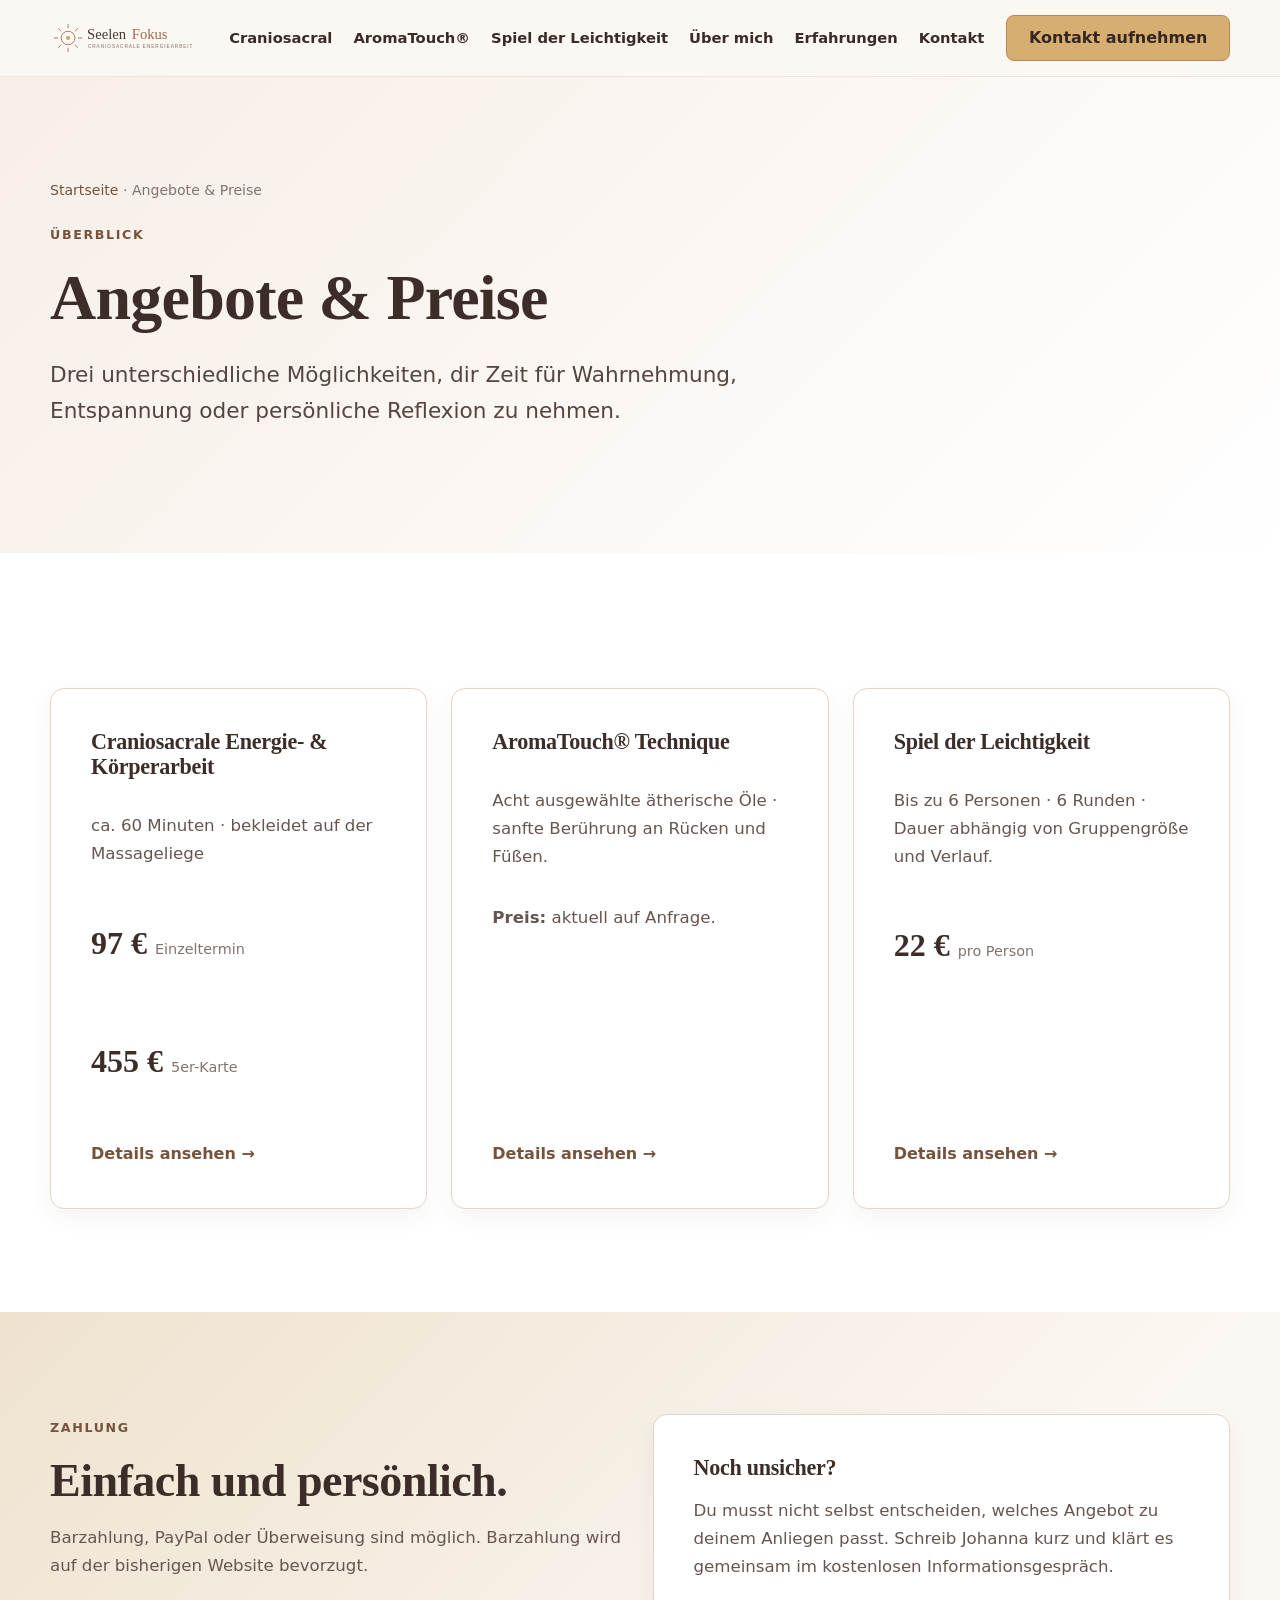
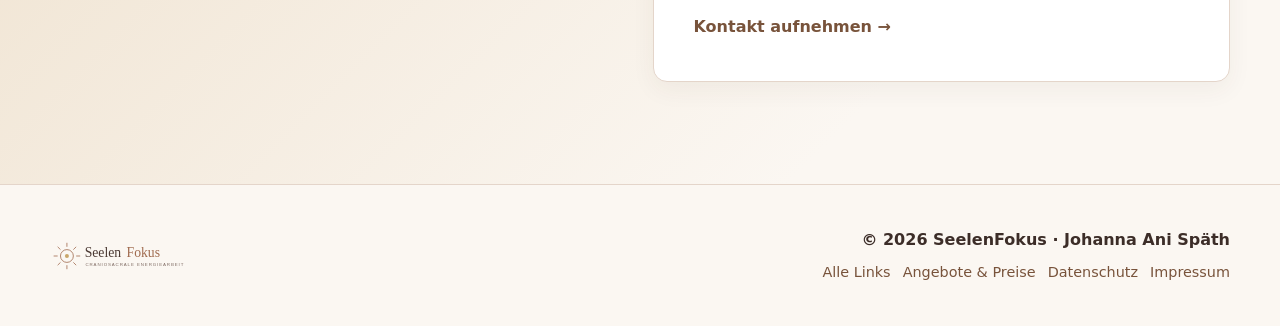
==== angebote/index.html @ c6c67994 "neuer style" ====
<!doctype html><html lang="de"><head><meta charset="utf-8"><meta name="viewport" content="width=device-width,initial-scale=1"><title>Angebote &amp; Preise | SeelenFokus</title><meta name="description" content="Preise und Überblick zu Craniosacraler Energiearbeit, AromaTouch® und dem Spiel der Leichtigkeit bei SeelenFokus."><link rel="canonical" href="https://seelenfokus.com/angebote/"><link rel="icon" href="../favicon.ico"><link rel="stylesheet" href="../css/style.css"><meta property="og:type" content="website"><meta property="og:site_name" content="SeelenFokus"><meta property="og:title" content="Angebote &amp; Preise | SeelenFokus"><meta property="og:description" content="Preise und Überblick zu Craniosacraler Energiearbeit, AromaTouch® und dem Spiel der Leichtigkeit bei SeelenFokus."><meta property="og:url" content="https://seelenfokus.com/angebote/"><meta name="twitter:card" content="summary"><script type="application/ld+json">{"@context":"https://schema.org","@type":"ProfessionalService","name":"SeelenFokus","url":"https://seelenfokus.com/","email":"seelenfokus@web.de","telephone":"+4917641498512","address":{"@type":"PostalAddress","streetAddress":"Blauten 1","postalCode":"97616","addressLocality":"Salz","addressCountry":"DE"}}</script></head><body><header class="site-header"><div class="container nav"><a class="nav-logo" href="../" aria-label="SeelenFokus Startseite"><img src="../assets/images/logo.svg" alt="SeelenFokus – Craniosacrale Energiearbeit" width="360" height="90"></a><nav class="nav-menu" aria-label="Hauptnavigation"><ul class="nav-list"><li><a href="../craniosacral/">Craniosacral</a></li><li><a href="../aromatouch/">AromaTouch®</a></li><li><a href="../spiel-der-leichtigkeit/">Spiel der Leichtigkeit</a></li><li><a href="../ueber-mich/">Über mich</a></li><li><a href="../erfahrungen/">Erfahrungen</a></li><li><a href="../kontakt/">Kontakt</a></li></ul></nav><a class="nav-button" href="../kontakt/">Kontakt aufnehmen</a><button class="nav-toggle" aria-label="Menü öffnen" aria-expanded="false">☰</button></div></header><main><section class="page-hero"><div class="container"><div class="breadcrumbs"><a href="../">Startseite</a> · Angebote & Preise</div><span class="eyebrow">Überblick</span><h1>Angebote & Preise</h1><p class="lead">Drei unterschiedliche Möglichkeiten, dir Zeit für Wahrnehmung, Entspannung oder persönliche Reflexion zu nehmen.</p></div></section>
<section class="section section--white"><div class="container offer-grid"><article class="card offer-card"><h3>Craniosacrale Energie- & Körperarbeit</h3><p>ca. 60 Minuten · bekleidet auf der Massageliege</p><p class="price">97 € <small>Einzeltermin</small></p><p class="price">455 € <small>5er-Karte</small></p><a class="card-link" href="../craniosacral/">Details ansehen →</a></article><article class="card offer-card"><h3>AromaTouch® Technique</h3><p>Acht ausgewählte ätherische Öle · sanfte Berührung an Rücken und Füßen.</p><p><strong>Preis:</strong> aktuell auf Anfrage.</p><a class="card-link" href="../aromatouch/">Details ansehen →</a></article><article class="card offer-card"><h3>Spiel der Leichtigkeit</h3><p>Bis zu 6 Personen · 6 Runden · Dauer abhängig von Gruppengröße und Verlauf.</p><p class="price">22 € <small>pro Person</small></p><a class="card-link" href="../spiel-der-leichtigkeit/">Details ansehen →</a></article></div></section>
<section class="section section--gold"><div class="container grid-2"><div><span class="eyebrow">Zahlung</span><h2>Einfach und persönlich.</h2><p>Barzahlung, PayPal oder Überweisung sind möglich. Barzahlung wird auf der bisherigen Website bevorzugt.</p></div><div class="card"><h3>Noch unsicher?</h3><p>Du musst nicht selbst entscheiden, welches Angebot zu deinem Anliegen passt. Schreib Johanna kurz und klärt es gemeinsam im kostenlosen Informationsgespräch.</p><a class="card-link" href="../kontakt/">Kontakt aufnehmen →</a></div></div></section></main><footer class="footer"><div class="container footer-inner"><a class="footer-logo" href="../" aria-label="Startseite"><img src="../assets/images/logo.svg" alt="SeelenFokus" width="360" height="90"></a><div class="footer-text"><div class="footer-name">© 2026 SeelenFokus · Johanna Ani Späth</div><div class="footer-links"><a href="../start/">Alle Links</a><a href="../angebote/">Angebote & Preise</a><a href="../datenschutz/">Datenschutz</a><a href="../impressum/">Impressum</a></div></div></div></footer><script>const nav=document.querySelector('.nav');const toggle=document.querySelector('.nav-toggle');if(toggle){toggle.addEventListener('click',()=>{const open=nav.classList.toggle('open');toggle.setAttribute('aria-expanded',open?'true':'false')})}document.querySelectorAll('.nav-list a').forEach(a=>a.addEventListener('click',()=>nav.classList.remove('open')));</script></body></html>
---- css/style.css ----
/* SeelenFokus – Mehrseiten-Website */
:root {
  --primary: #b6814f;
  --primary-dark: #78533b;
  --primary-deep: #51382d;
  --text: #3c2d28;
  --body: #655650;
  --muted: #82746d;
  --header-bg: #fbf7f2;
  --surface-warm: #f7eee7;
  --surface-gold: #efe2cf;
  --surface-rose: #f1e3df;
  --card-light: #fffaf6;
  --card-dark: #5d4942;
  --button-bg: #d6ae72;
  --button-hover: #c89a5b;
  --line: #e4d5ca;
  --white: #ffffff;
  --shadow: 0 14px 38px rgba(83, 54, 40, .09);
  --radius-sm: 8px;
  --radius-md: 14px;
  --radius-lg: 22px;
  --max-width: 1180px;
  --header-height: 76px;
}
*{box-sizing:border-box}
html{scroll-behavior:smooth}
body{margin:0;font-family:system-ui,-apple-system,BlinkMacSystemFont,"Segoe UI",Roboto,Helvetica,Arial,sans-serif;color:var(--body);background:var(--white);line-height:1.68;-webkit-font-smoothing:antialiased}
img{display:block;max-width:100%;height:auto}
a{color:var(--primary-dark);text-decoration:none} a:hover{text-decoration:underline}
button,a{-webkit-tap-highlight-color:transparent}
h1,h2,h3{font-family:Georgia,"Times New Roman",serif;color:var(--text);line-height:1.16;margin:0 0 1rem;letter-spacing:-.012em}
h1{font-size:clamp(2.55rem,5vw,4.5rem);max-width:920px}
h2{font-size:clamp(2rem,3.6vw,3.05rem)} h3{font-size:1.38rem}
p,li{font-size:1.04rem}
.container{width:min(calc(100% - 44px),var(--max-width));margin-inline:auto}.narrow{width:min(calc(100% - 44px),820px);margin-inline:auto}
.section{padding:clamp(68px,8vw,108px) 0}.section--cream{background:var(--surface-warm)}.section--gold{background:linear-gradient(135deg,var(--surface-gold),#fbf7f2 72%)}.section--rose{background:var(--surface-rose)}.section--white{background:#fff}
.eyebrow{display:inline-block;margin-bottom:1rem;color:var(--primary-dark);font-size:.79rem;font-weight:800;letter-spacing:.13em;text-transform:uppercase}.lead{max-width:790px;color:#55453f;font-size:clamp(1.14rem,2vw,1.35rem)}
.site-header{position:sticky;top:0;z-index:100;background:rgba(251,247,242,.97);border-bottom:1px solid rgba(81,56,45,.09);backdrop-filter:blur(8px)}
.nav{min-height:var(--header-height);display:flex;align-items:center;gap:22px;padding-block:8px}.nav-logo{margin-right:auto;flex:0 0 auto}.nav-logo img{width:155px;height:auto}.nav-menu{display:block}.nav-list{display:flex;align-items:center;gap:21px;list-style:none;margin:0;padding:0}.nav-list a{color:#392c27;font-size:.92rem;font-weight:650}.nav-list a:hover{color:var(--primary-dark);text-decoration:none}.nav-button,.button{display:inline-flex;align-items:center;justify-content:center;min-height:46px;padding:.75rem 1.35rem;border-radius:var(--radius-sm);font-weight:700;line-height:1.25;text-align:center;transition:background .18s ease,border-color .18s ease,transform .18s ease}.nav-button{color:#352720;background:var(--button-bg);border:1px solid #bc884d}.nav-button:hover{background:var(--button-hover);text-decoration:none;transform:translateY(-1px)}.nav-toggle{display:none;border:0;background:transparent;color:#392c27;font-size:1.7rem;cursor:pointer}
.button-row{display:flex;flex-wrap:wrap;gap:12px;margin-top:1.8rem}.button-primary{color:#33251e;background:var(--button-bg);border:1px solid #bc884d}.button-primary:hover{background:var(--button-hover);text-decoration:none;transform:translateY(-1px)}.button-secondary{color:#3d2d27;background:#fff;border:1px solid #8c6b5a}.button-secondary:hover{background:#fcf7f3;text-decoration:none;transform:translateY(-1px)}
.hero{padding:clamp(72px,9vw,124px) 0;background:linear-gradient(135deg,#f4e8df 0%,#fbf7f2 54%,#fff 100%)}.hero-grid{display:grid;grid-template-columns:minmax(0,1.18fr) minmax(300px,.82fr);gap:clamp(42px,6vw,76px);align-items:center}.hero-copy{max-width:735px;color:#55453f;font-size:1.18rem}.trust-line{display:flex;flex-wrap:wrap;gap:12px 24px;margin-top:2rem;color:var(--muted);font-size:.93rem}.trust-line span::before{content:"✦";margin-right:7px;color:var(--primary);font-weight:900}.hero-card{padding:28px;background:rgba(255,255,255,.7);border:1px solid var(--line);border-radius:var(--radius-lg);box-shadow:var(--shadow)}.hero-card img{border-radius:var(--radius-md);background:var(--surface-gold)}.hero-card p{margin:.9rem 0 0;font-size:.95rem}.hero-card strong{color:var(--text)}
.page-hero{padding:clamp(62px,8vw,104px) 0;background:linear-gradient(135deg,var(--surface-warm),#fff)}.page-hero h1{max-width:900px}.breadcrumbs{font-size:.88rem;color:var(--muted);margin-bottom:1.1rem}.breadcrumbs a{color:var(--primary-dark)}
.statement{text-align:center}.statement h2{max-width:930px;margin-inline:auto}.statement p{max-width:780px;margin:0 auto}
.grid-2{display:grid;grid-template-columns:repeat(2,minmax(0,1fr));gap:25px}.grid-3{display:grid;grid-template-columns:repeat(3,minmax(0,1fr));gap:23px}.card{padding:clamp(26px,3.5vw,40px);background:#fff;border:1px solid var(--line);border-radius:var(--radius-md);box-shadow:0 8px 25px rgba(81,56,45,.055)}.card.dark{color:#fff;background:var(--card-dark);border-color:var(--card-dark)}.card.dark h2,.card.dark h3,.card.dark p,.card.dark li,.card.dark a{color:#fff}.card-link{display:inline-block;margin-top:1rem;font-weight:800}.recognition{list-style:none;padding:0;margin:1.35rem 0}.recognition li{position:relative;padding:11px 0 11px 31px;border-bottom:1px solid var(--line)}.recognition li::before{content:"→";position:absolute;left:0;color:var(--primary-dark);font-weight:900}
.split{display:grid;grid-template-columns:minmax(0,1fr) minmax(0,1fr);gap:clamp(42px,6vw,72px);align-items:center}.split img{border-radius:var(--radius-lg);background:var(--surface-gold)}.split.reverse>div:first-child{order:2}.split.reverse>div:last-child{order:1}
.offer-grid{display:grid;grid-template-columns:repeat(3,minmax(0,1fr));gap:24px;margin-top:2rem}.offer-card{display:flex;flex-direction:column;min-height:100%}.offer-card .card-link{margin-top:auto;padding-top:1.3rem}.price{font-family:Georgia,"Times New Roman",serif;font-size:2rem;color:var(--text);font-weight:700}.price small{font-family:system-ui,sans-serif;font-size:.9rem;color:var(--muted);font-weight:500}
.process-grid{display:grid;grid-template-columns:repeat(3,minmax(0,1fr));gap:22px;margin-top:2rem}.process-step{padding:28px;background:#fff;border:1px solid var(--line);border-radius:var(--radius-md)}.step-no{display:inline-flex;width:36px;height:36px;align-items:center;justify-content:center;border-radius:50%;background:var(--surface-gold);color:var(--primary-deep);font-weight:800;margin-bottom:1rem}
.notice{padding:20px 22px;margin:1.5rem 0;background:#fffaf4;border-left:4px solid var(--primary);border-radius:0 var(--radius-sm) var(--radius-sm) 0}.notice strong{color:var(--text)}
.quote{padding:30px;background:#fff;border:1px solid var(--line);border-radius:var(--radius-md);box-shadow:0 8px 25px rgba(81,56,45,.055)}.quote p{font-family:Georgia,"Times New Roman",serif;color:var(--text);font-size:1.18rem;margin-top:0}.quote cite{font-style:normal;color:var(--muted);font-size:.9rem}
.faq-list{display:grid;gap:12px;margin-top:2rem}.faq-list details{background:#fff;border:1px solid var(--line);border-radius:var(--radius-sm);padding:1rem 1.15rem}.faq-list summary{cursor:pointer;color:var(--text);font-weight:750}.faq-list details p{margin:.9rem 0 .15rem}
.contact-grid{display:grid;grid-template-columns:1.15fr .85fr;gap:30px;align-items:start}.contact-box{padding:30px;background:#fff;border:1px solid var(--line);border-radius:var(--radius-md)}.contact-list{list-style:none;padding:0;margin:1.2rem 0}.contact-list li{padding:.55rem 0;border-bottom:1px solid var(--line)}.contact-list strong{color:var(--text)}
.footer{padding:42px 0;background:#fbf7f2;border-top:1px solid var(--line)}.footer-inner{display:flex;align-items:center;gap:30px}.footer-logo img{width:145px}.footer-text{margin-left:auto;text-align:right}.footer-links{display:flex;flex-wrap:wrap;justify-content:flex-end;gap:8px 12px;margin-top:.4rem;font-size:.9rem}.footer-name{color:var(--text);font-weight:650}
.linkhub{max-width:720px;margin:auto}.linkhub-grid{display:grid;gap:13px;margin-top:2rem}.linkhub-grid a{display:flex;justify-content:space-between;gap:20px;padding:1.05rem 1.15rem;background:#fff;border:1px solid var(--line);border-radius:var(--radius-sm);font-weight:750}.linkhub-grid a:hover{background:var(--surface-warm);text-decoration:none}
.legal h2{margin-top:2rem}.legal h3{margin-top:1.5rem}.legal p,.legal li{font-size:.98rem}
@media(max-width:980px){.nav-menu,.nav .nav-button{display:none}.nav-toggle{display:block}.nav.open{flex-wrap:wrap}.nav.open .nav-menu{display:block;order:3;width:100%}.nav.open .nav-list{display:grid;gap:0;padding:10px 0 14px}.nav.open .nav-list a{display:block;padding:10px 0;border-top:1px solid var(--line)}.hero-grid,.split,.contact-grid{grid-template-columns:1fr}.hero-card{max-width:520px}.offer-grid,.grid-3,.process-grid{grid-template-columns:1fr 1fr}.split.reverse>div:first-child,.split.reverse>div:last-child{order:initial}}
@media(max-width:680px){.container,.narrow{width:min(calc(100% - 30px),var(--max-width))}.section{padding:58px 0}.hero,.page-hero{padding:58px 0}.nav-logo img{width:138px}.offer-grid,.grid-2,.grid-3,.process-grid{grid-template-columns:1fr}.button-row{display:grid}.button{width:100%}.footer-inner{align-items:flex-start;flex-direction:column}.footer-text{margin-left:0;text-align:left}.footer-links{justify-content:flex-start}.hero-card{padding:18px}h1{font-size:clamp(2.2rem,12vw,3.2rem)}}
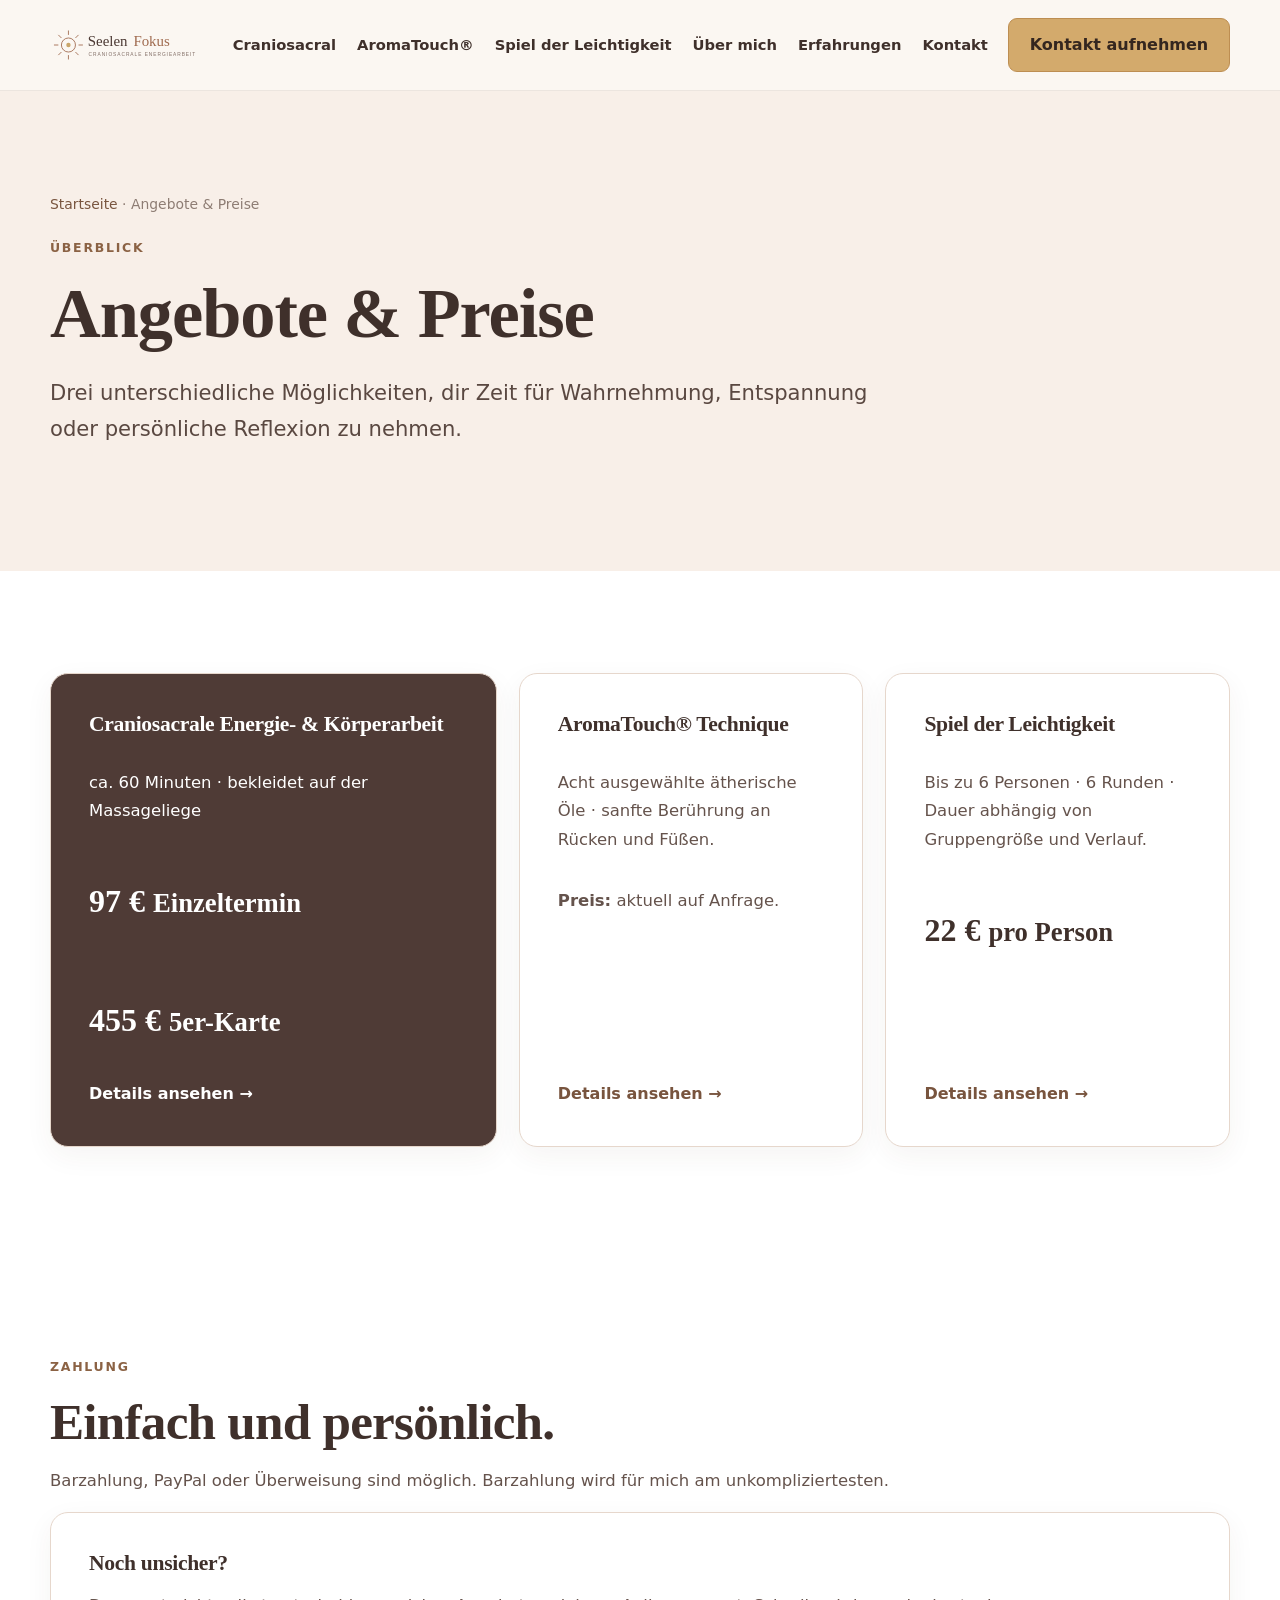
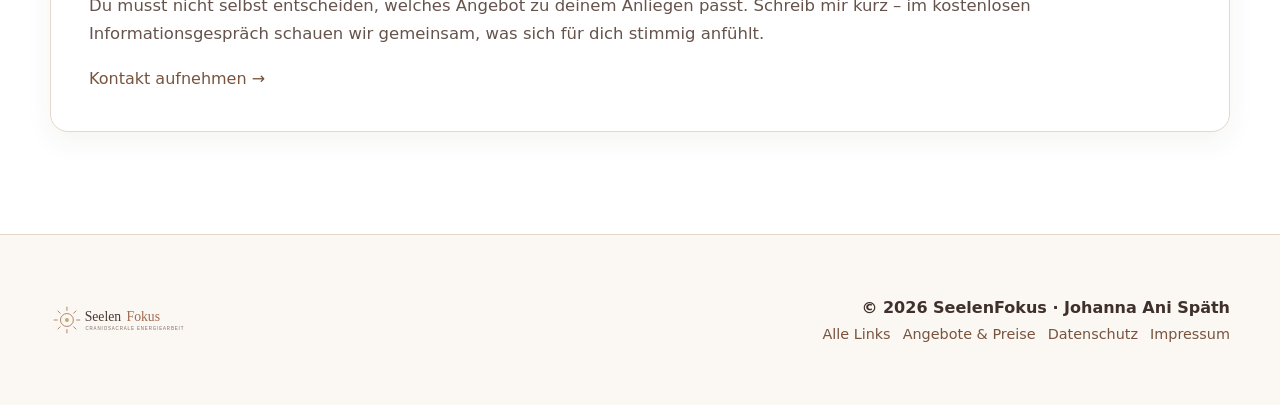
==== commit a7c89575: "update" ====
--- a/angebote/index.html
+++ b/angebote/index.html
@@ -1,3 +1,3 @@
 <!doctype html><html lang="de"><head><meta charset="utf-8"><meta name="viewport" content="width=device-width,initial-scale=1"><title>Angebote &amp; Preise | SeelenFokus</title><meta name="description" content="Preise und Überblick zu Craniosacraler Energiearbeit, AromaTouch® und dem Spiel der Leichtigkeit bei SeelenFokus."><link rel="canonical" href="https://seelenfokus.com/angebote/"><link rel="icon" href="../favicon.ico"><link rel="stylesheet" href="../css/style.css"><meta property="og:type" content="website"><meta property="og:site_name" content="SeelenFokus"><meta property="og:title" content="Angebote &amp; Preise | SeelenFokus"><meta property="og:description" content="Preise und Überblick zu Craniosacraler Energiearbeit, AromaTouch® und dem Spiel der Leichtigkeit bei SeelenFokus."><meta property="og:url" content="https://seelenfokus.com/angebote/"><meta name="twitter:card" content="summary"><script type="application/ld+json">{"@context":"https://schema.org","@type":"ProfessionalService","name":"SeelenFokus","url":"https://seelenfokus.com/","email":"seelenfokus@web.de","telephone":"+4917641498512","address":{"@type":"PostalAddress","streetAddress":"Blauten 1","postalCode":"97616","addressLocality":"Salz","addressCountry":"DE"}}</script></head><body><header class="site-header"><div class="container nav"><a class="nav-logo" href="../" aria-label="SeelenFokus Startseite"><img src="../assets/images/logo.svg" alt="SeelenFokus – Craniosacrale Energiearbeit" width="360" height="90"></a><nav class="nav-menu" aria-label="Hauptnavigation"><ul class="nav-list"><li><a href="../craniosacral/">Craniosacral</a></li><li><a href="../aromatouch/">AromaTouch®</a></li><li><a href="../spiel-der-leichtigkeit/">Spiel der Leichtigkeit</a></li><li><a href="../ueber-mich/">Über mich</a></li><li><a href="../erfahrungen/">Erfahrungen</a></li><li><a href="../kontakt/">Kontakt</a></li></ul></nav><a class="nav-button" href="../kontakt/">Kontakt aufnehmen</a><button class="nav-toggle" aria-label="Menü öffnen" aria-expanded="false">☰</button></div></header><main><section class="page-hero"><div class="container"><div class="breadcrumbs"><a href="../">Startseite</a> · Angebote & Preise</div><span class="eyebrow">Überblick</span><h1>Angebote & Preise</h1><p class="lead">Drei unterschiedliche Möglichkeiten, dir Zeit für Wahrnehmung, Entspannung oder persönliche Reflexion zu nehmen.</p></div></section>
 <section class="section section--white"><div class="container offer-grid"><article class="card offer-card"><h3>Craniosacrale Energie- & Körperarbeit</h3><p>ca. 60 Minuten · bekleidet auf der Massageliege</p><p class="price">97 € <small>Einzeltermin</small></p><p class="price">455 € <small>5er-Karte</small></p><a class="card-link" href="../craniosacral/">Details ansehen →</a></article><article class="card offer-card"><h3>AromaTouch® Technique</h3><p>Acht ausgewählte ätherische Öle · sanfte Berührung an Rücken und Füßen.</p><p><strong>Preis:</strong> aktuell auf Anfrage.</p><a class="card-link" href="../aromatouch/">Details ansehen →</a></article><article class="card offer-card"><h3>Spiel der Leichtigkeit</h3><p>Bis zu 6 Personen · 6 Runden · Dauer abhängig von Gruppengröße und Verlauf.</p><p class="price">22 € <small>pro Person</small></p><a class="card-link" href="../spiel-der-leichtigkeit/">Details ansehen →</a></article></div></section>
-<section class="section section--gold"><div class="container grid-2"><div><span class="eyebrow">Zahlung</span><h2>Einfach und persönlich.</h2><p>Barzahlung, PayPal oder Überweisung sind möglich. Barzahlung wird auf der bisherigen Website bevorzugt.</p></div><div class="card"><h3>Noch unsicher?</h3><p>Du musst nicht selbst entscheiden, welches Angebot zu deinem Anliegen passt. Schreib Johanna kurz und klärt es gemeinsam im kostenlosen Informationsgespräch.</p><a class="card-link" href="../kontakt/">Kontakt aufnehmen →</a></div></div></section></main><footer class="footer"><div class="container footer-inner"><a class="footer-logo" href="../" aria-label="Startseite"><img src="../assets/images/logo.svg" alt="SeelenFokus" width="360" height="90"></a><div class="footer-text"><div class="footer-name">© 2026 SeelenFokus · Johanna Ani Späth</div><div class="footer-links"><a href="../start/">Alle Links</a><a href="../angebote/">Angebote & Preise</a><a href="../datenschutz/">Datenschutz</a><a href="../impressum/">Impressum</a></div></div></div></footer><script>const nav=document.querySelector('.nav');const toggle=document.querySelector('.nav-toggle');if(toggle){toggle.addEventListener('click',()=>{const open=nav.classList.toggle('open');toggle.setAttribute('aria-expanded',open?'true':'false')})}document.querySelectorAll('.nav-list a').forEach(a=>a.addEventListener('click',()=>nav.classList.remove('open')));</script></body></html>+<section class="section section--gold"><div class="container grid-2"><div><span class="eyebrow">Zahlung</span><h2>Einfach und persönlich.</h2><p>Barzahlung, PayPal oder Überweisung sind möglich. Barzahlung wird für mich am unkompliziertesten.</p></div><div class="card"><h3>Noch unsicher?</h3><p>Du musst nicht selbst entscheiden, welches Angebot zu deinem Anliegen passt. Schreib mir kurz – im kostenlosen Informationsgespräch schauen wir gemeinsam, was sich für dich stimmig anfühlt.</p><a class="card-link" href="../kontakt/">Kontakt aufnehmen →</a></div></div></section></main><footer class="footer"><div class="container footer-inner"><a class="footer-logo" href="../" aria-label="Startseite"><img src="../assets/images/logo.svg" alt="SeelenFokus" width="360" height="90"></a><div class="footer-text"><div class="footer-name">© 2026 SeelenFokus · Johanna Ani Späth</div><div class="footer-links"><a href="../start/">Alle Links</a><a href="../angebote/">Angebote & Preise</a><a href="../datenschutz/">Datenschutz</a><a href="../impressum/">Impressum</a></div></div></div></footer><script>const nav=document.querySelector('.nav');const toggle=document.querySelector('.nav-toggle');if(toggle){toggle.addEventListener('click',()=>{const open=nav.classList.toggle('open');toggle.setAttribute('aria-expanded',open?'true':'false')})}document.querySelectorAll('.nav-list a').forEach(a=>a.addEventListener('click',()=>nav.classList.remove('open')));</script></body></html>
--- a/css/style.css
+++ b/css/style.css
@@ -1,57 +1,9 @@
-/* SeelenFokus – Mehrseiten-Website */
-:root {
-  --primary: #b6814f;
-  --primary-dark: #78533b;
-  --primary-deep: #51382d;
-  --text: #3c2d28;
-  --body: #655650;
-  --muted: #82746d;
-  --header-bg: #fbf7f2;
-  --surface-warm: #f7eee7;
-  --surface-gold: #efe2cf;
-  --surface-rose: #f1e3df;
-  --card-light: #fffaf6;
-  --card-dark: #5d4942;
-  --button-bg: #d6ae72;
-  --button-hover: #c89a5b;
-  --line: #e4d5ca;
-  --white: #ffffff;
-  --shadow: 0 14px 38px rgba(83, 54, 40, .09);
-  --radius-sm: 8px;
-  --radius-md: 14px;
-  --radius-lg: 22px;
-  --max-width: 1180px;
-  --header-height: 76px;
+:root{
+ --ink:#3f302b;--text:#65534c;--muted:#8d7c73;--cream:#fbf7f2;--sand:#f2e7dc;--rose:#f0dfd9;--gold:#c79b62;--gold-soft:#ead5b6;--wine:#6b4743;--line:#e6d7cc;--white:#fff;--shadow:0 18px 46px rgba(72,49,38,.10);--r:18px;--max:1180px
 }
-*{box-sizing:border-box}
-html{scroll-behavior:smooth}
-body{margin:0;font-family:system-ui,-apple-system,BlinkMacSystemFont,"Segoe UI",Roboto,Helvetica,Arial,sans-serif;color:var(--body);background:var(--white);line-height:1.68;-webkit-font-smoothing:antialiased}
-img{display:block;max-width:100%;height:auto}
-a{color:var(--primary-dark);text-decoration:none} a:hover{text-decoration:underline}
-button,a{-webkit-tap-highlight-color:transparent}
-h1,h2,h3{font-family:Georgia,"Times New Roman",serif;color:var(--text);line-height:1.16;margin:0 0 1rem;letter-spacing:-.012em}
-h1{font-size:clamp(2.55rem,5vw,4.5rem);max-width:920px}
-h2{font-size:clamp(2rem,3.6vw,3.05rem)} h3{font-size:1.38rem}
-p,li{font-size:1.04rem}
-.container{width:min(calc(100% - 44px),var(--max-width));margin-inline:auto}.narrow{width:min(calc(100% - 44px),820px);margin-inline:auto}
-.section{padding:clamp(68px,8vw,108px) 0}.section--cream{background:var(--surface-warm)}.section--gold{background:linear-gradient(135deg,var(--surface-gold),#fbf7f2 72%)}.section--rose{background:var(--surface-rose)}.section--white{background:#fff}
-.eyebrow{display:inline-block;margin-bottom:1rem;color:var(--primary-dark);font-size:.79rem;font-weight:800;letter-spacing:.13em;text-transform:uppercase}.lead{max-width:790px;color:#55453f;font-size:clamp(1.14rem,2vw,1.35rem)}
-.site-header{position:sticky;top:0;z-index:100;background:rgba(251,247,242,.97);border-bottom:1px solid rgba(81,56,45,.09);backdrop-filter:blur(8px)}
-.nav{min-height:var(--header-height);display:flex;align-items:center;gap:22px;padding-block:8px}.nav-logo{margin-right:auto;flex:0 0 auto}.nav-logo img{width:155px;height:auto}.nav-menu{display:block}.nav-list{display:flex;align-items:center;gap:21px;list-style:none;margin:0;padding:0}.nav-list a{color:#392c27;font-size:.92rem;font-weight:650}.nav-list a:hover{color:var(--primary-dark);text-decoration:none}.nav-button,.button{display:inline-flex;align-items:center;justify-content:center;min-height:46px;padding:.75rem 1.35rem;border-radius:var(--radius-sm);font-weight:700;line-height:1.25;text-align:center;transition:background .18s ease,border-color .18s ease,transform .18s ease}.nav-button{color:#352720;background:var(--button-bg);border:1px solid #bc884d}.nav-button:hover{background:var(--button-hover);text-decoration:none;transform:translateY(-1px)}.nav-toggle{display:none;border:0;background:transparent;color:#392c27;font-size:1.7rem;cursor:pointer}
-.button-row{display:flex;flex-wrap:wrap;gap:12px;margin-top:1.8rem}.button-primary{color:#33251e;background:var(--button-bg);border:1px solid #bc884d}.button-primary:hover{background:var(--button-hover);text-decoration:none;transform:translateY(-1px)}.button-secondary{color:#3d2d27;background:#fff;border:1px solid #8c6b5a}.button-secondary:hover{background:#fcf7f3;text-decoration:none;transform:translateY(-1px)}
-.hero{padding:clamp(72px,9vw,124px) 0;background:linear-gradient(135deg,#f4e8df 0%,#fbf7f2 54%,#fff 100%)}.hero-grid{display:grid;grid-template-columns:minmax(0,1.18fr) minmax(300px,.82fr);gap:clamp(42px,6vw,76px);align-items:center}.hero-copy{max-width:735px;color:#55453f;font-size:1.18rem}.trust-line{display:flex;flex-wrap:wrap;gap:12px 24px;margin-top:2rem;color:var(--muted);font-size:.93rem}.trust-line span::before{content:"✦";margin-right:7px;color:var(--primary);font-weight:900}.hero-card{padding:28px;background:rgba(255,255,255,.7);border:1px solid var(--line);border-radius:var(--radius-lg);box-shadow:var(--shadow)}.hero-card img{border-radius:var(--radius-md);background:var(--surface-gold)}.hero-card p{margin:.9rem 0 0;font-size:.95rem}.hero-card strong{color:var(--text)}
-.page-hero{padding:clamp(62px,8vw,104px) 0;background:linear-gradient(135deg,var(--surface-warm),#fff)}.page-hero h1{max-width:900px}.breadcrumbs{font-size:.88rem;color:var(--muted);margin-bottom:1.1rem}.breadcrumbs a{color:var(--primary-dark)}
-.statement{text-align:center}.statement h2{max-width:930px;margin-inline:auto}.statement p{max-width:780px;margin:0 auto}
-.grid-2{display:grid;grid-template-columns:repeat(2,minmax(0,1fr));gap:25px}.grid-3{display:grid;grid-template-columns:repeat(3,minmax(0,1fr));gap:23px}.card{padding:clamp(26px,3.5vw,40px);background:#fff;border:1px solid var(--line);border-radius:var(--radius-md);box-shadow:0 8px 25px rgba(81,56,45,.055)}.card.dark{color:#fff;background:var(--card-dark);border-color:var(--card-dark)}.card.dark h2,.card.dark h3,.card.dark p,.card.dark li,.card.dark a{color:#fff}.card-link{display:inline-block;margin-top:1rem;font-weight:800}.recognition{list-style:none;padding:0;margin:1.35rem 0}.recognition li{position:relative;padding:11px 0 11px 31px;border-bottom:1px solid var(--line)}.recognition li::before{content:"→";position:absolute;left:0;color:var(--primary-dark);font-weight:900}
-.split{display:grid;grid-template-columns:minmax(0,1fr) minmax(0,1fr);gap:clamp(42px,6vw,72px);align-items:center}.split img{border-radius:var(--radius-lg);background:var(--surface-gold)}.split.reverse>div:first-child{order:2}.split.reverse>div:last-child{order:1}
-.offer-grid{display:grid;grid-template-columns:repeat(3,minmax(0,1fr));gap:24px;margin-top:2rem}.offer-card{display:flex;flex-direction:column;min-height:100%}.offer-card .card-link{margin-top:auto;padding-top:1.3rem}.price{font-family:Georgia,"Times New Roman",serif;font-size:2rem;color:var(--text);font-weight:700}.price small{font-family:system-ui,sans-serif;font-size:.9rem;color:var(--muted);font-weight:500}
-.process-grid{display:grid;grid-template-columns:repeat(3,minmax(0,1fr));gap:22px;margin-top:2rem}.process-step{padding:28px;background:#fff;border:1px solid var(--line);border-radius:var(--radius-md)}.step-no{display:inline-flex;width:36px;height:36px;align-items:center;justify-content:center;border-radius:50%;background:var(--surface-gold);color:var(--primary-deep);font-weight:800;margin-bottom:1rem}
-.notice{padding:20px 22px;margin:1.5rem 0;background:#fffaf4;border-left:4px solid var(--primary);border-radius:0 var(--radius-sm) var(--radius-sm) 0}.notice strong{color:var(--text)}
-.quote{padding:30px;background:#fff;border:1px solid var(--line);border-radius:var(--radius-md);box-shadow:0 8px 25px rgba(81,56,45,.055)}.quote p{font-family:Georgia,"Times New Roman",serif;color:var(--text);font-size:1.18rem;margin-top:0}.quote cite{font-style:normal;color:var(--muted);font-size:.9rem}
-.faq-list{display:grid;gap:12px;margin-top:2rem}.faq-list details{background:#fff;border:1px solid var(--line);border-radius:var(--radius-sm);padding:1rem 1.15rem}.faq-list summary{cursor:pointer;color:var(--text);font-weight:750}.faq-list details p{margin:.9rem 0 .15rem}
-.contact-grid{display:grid;grid-template-columns:1.15fr .85fr;gap:30px;align-items:start}.contact-box{padding:30px;background:#fff;border:1px solid var(--line);border-radius:var(--radius-md)}.contact-list{list-style:none;padding:0;margin:1.2rem 0}.contact-list li{padding:.55rem 0;border-bottom:1px solid var(--line)}.contact-list strong{color:var(--text)}
-.footer{padding:42px 0;background:#fbf7f2;border-top:1px solid var(--line)}.footer-inner{display:flex;align-items:center;gap:30px}.footer-logo img{width:145px}.footer-text{margin-left:auto;text-align:right}.footer-links{display:flex;flex-wrap:wrap;justify-content:flex-end;gap:8px 12px;margin-top:.4rem;font-size:.9rem}.footer-name{color:var(--text);font-weight:650}
-.linkhub{max-width:720px;margin:auto}.linkhub-grid{display:grid;gap:13px;margin-top:2rem}.linkhub-grid a{display:flex;justify-content:space-between;gap:20px;padding:1.05rem 1.15rem;background:#fff;border:1px solid var(--line);border-radius:var(--radius-sm);font-weight:750}.linkhub-grid a:hover{background:var(--surface-warm);text-decoration:none}
-.legal h2{margin-top:2rem}.legal h3{margin-top:1.5rem}.legal p,.legal li{font-size:.98rem}
-@media(max-width:980px){.nav-menu,.nav .nav-button{display:none}.nav-toggle{display:block}.nav.open{flex-wrap:wrap}.nav.open .nav-menu{display:block;order:3;width:100%}.nav.open .nav-list{display:grid;gap:0;padding:10px 0 14px}.nav.open .nav-list a{display:block;padding:10px 0;border-top:1px solid var(--line)}.hero-grid,.split,.contact-grid{grid-template-columns:1fr}.hero-card{max-width:520px}.offer-grid,.grid-3,.process-grid{grid-template-columns:1fr 1fr}.split.reverse>div:first-child,.split.reverse>div:last-child{order:initial}}
-@media(max-width:680px){.container,.narrow{width:min(calc(100% - 30px),var(--max-width))}.section{padding:58px 0}.hero,.page-hero{padding:58px 0}.nav-logo img{width:138px}.offer-grid,.grid-2,.grid-3,.process-grid{grid-template-columns:1fr}.button-row{display:grid}.button{width:100%}.footer-inner{align-items:flex-start;flex-direction:column}.footer-text{margin-left:0;text-align:left}.footer-links{justify-content:flex-start}.hero-card{padding:18px}h1{font-size:clamp(2.2rem,12vw,3.2rem)}}
+*{box-sizing:border-box}html{scroll-behavior:smooth}body{margin:0;font-family:system-ui,-apple-system,"Segoe UI",Roboto,Arial,sans-serif;color:var(--text);background:#fff;line-height:1.72;-webkit-font-smoothing:antialiased}img{max-width:100%;display:block}a{color:#78543e;text-decoration:none}a:hover{text-decoration:underline}.container{width:min(calc(100% - 44px),var(--max));margin:auto}.narrow{width:min(calc(100% - 44px),820px);margin:auto}h1,h2,h3{font-family:Georgia,"Times New Roman",serif;color:var(--ink);line-height:1.13;margin:0 0 1rem;letter-spacing:-.015em}h1{font-size:clamp(2.65rem,5.5vw,4.7rem)}h2{font-size:clamp(2rem,4vw,3.2rem)}h3{font-size:1.35rem}p,li{font-size:1.03rem}.lead{font-size:clamp(1.12rem,2vw,1.32rem);color:#5a4841;max-width:820px}.eyebrow{display:inline-block;margin-bottom:1rem;font-size:.78rem;font-weight:800;letter-spacing:.14em;text-transform:uppercase;color:#8b6244}.section{padding:clamp(68px,8vw,112px) 0}.section--cream{background:var(--cream)}.section--sand{background:var(--sand)}.section--rose{background:var(--rose)}.section--white{background:#fff}.section--dark{background:#4f3b36;color:#f8f0ea}.section--dark h2,.section--dark h3,.section--dark p,.section--dark .eyebrow{color:#fff}.section-heading{max-width:820px;margin-bottom:2.2rem}.small-note{font-size:.9rem;color:var(--muted)}
+.site-header{position:sticky;top:0;z-index:20;background:rgba(251,247,242,.96);border-bottom:1px solid rgba(100,72,58,.10);backdrop-filter:blur(10px)}.nav{min-height:76px;display:flex;align-items:center;gap:20px}.nav-logo{margin-right:auto}.nav-logo img{width:158px}.nav-list{display:flex;list-style:none;gap:21px;margin:0;padding:0;align-items:center}.nav-list a{color:#3f302b;font-size:.92rem;font-weight:680}.nav-list a.active{color:#9b6b46}.nav-button,.button{display:inline-flex;align-items:center;justify-content:center;min-height:46px;padding:.75rem 1.3rem;border-radius:9px;font-weight:760;transition:.18s}.nav-button,.button-primary{background:#d3aa6c;border:1px solid #bd8e52;color:#34261f}.nav-button:hover,.button-primary:hover{background:#c79a5c;text-decoration:none;transform:translateY(-1px)}.button-secondary{background:#fff;border:1px solid #9c7b68;color:#49372e}.button-secondary:hover{background:#faf3ed;text-decoration:none}.button-row{display:flex;flex-wrap:wrap;gap:12px;margin-top:1.7rem}.nav-toggle{display:none;background:none;border:0;font-size:1.6rem;color:var(--ink)}
+.hero-home{background:linear-gradient(135deg,#f3e4da 0%,#fbf7f2 54%,#fff 100%);padding:clamp(70px,9vw,126px) 0}.hero-home-grid,.hero-editorial,.split,.contact-grid,.price-layout{display:grid;grid-template-columns:minmax(0,1.1fr) minmax(320px,.9fr);gap:clamp(38px,6vw,76px);align-items:center}.hero-copy{font-size:1.16rem;max-width:720px}.hero-photo{position:relative}.hero-photo img{width:100%;aspect-ratio:1/1;object-fit:cover;border-radius:32px 32px 120px 32px;box-shadow:var(--shadow)}.hero-photo:after{content:"";position:absolute;inset:auto -18px -18px auto;width:120px;height:120px;border:1px solid #c9a06e;border-radius:50%;opacity:.7;z-index:-1}.trust-line{display:flex;flex-wrap:wrap;gap:10px 22px;margin-top:1.7rem;color:var(--muted);font-size:.92rem}.trust-line span:before{content:"✦";margin-right:7px;color:#bd8951}.pause-card{max-width:930px;margin:auto;text-align:center}.pause-card blockquote{font-family:Georgia,"Times New Roman",serif;color:var(--ink);font-size:clamp(1.8rem,3vw,2.8rem);line-height:1.3;margin:.5rem 0 1rem}.recognition{list-style:none;padding:0;margin:1.4rem 0}.recognition li{position:relative;padding:.68rem 0 .68rem 30px;border-bottom:1px solid var(--line)}.recognition li:before{content:"→";position:absolute;left:0;color:#9f704b;font-weight:900}.card{background:#fff;border:1px solid var(--line);border-radius:var(--r);padding:clamp(25px,3vw,38px);box-shadow:0 9px 28px rgba(72,49,38,.055)}.offer-grid{display:grid;grid-template-columns:1.18fr .91fr .91fr;gap:22px}.offer-card{min-height:280px;display:flex;flex-direction:column}.offer-card:first-child{background:#4f3b36;color:#f8f2ed}.offer-card:first-child h3,.offer-card:first-child p,.offer-card:first-child a{color:#fff}.offer-card .card-link{margin-top:auto;font-weight:800}.image-band{display:grid;grid-template-columns:1fr 1.2fr;min-height:520px}.image-band .photo{min-height:520px;background-position:center;background-size:cover}.image-band .copy{display:flex;align-items:center;padding:clamp(40px,7vw,90px);background:#f4e8df}.image-band .copy>div{max-width:610px}.quote-grid{display:grid;grid-template-columns:1fr 1fr;gap:22px}.quote{padding:30px;border:1px solid var(--line);border-radius:var(--r);background:#fff}.quote p{font-family:Georgia,"Times New Roman",serif;color:var(--ink);font-size:1.25rem}.quote cite{font-style:normal;color:var(--muted);font-size:.9rem}
+.page-hero{padding:clamp(58px,8vw,102px) 0;background:#f8efe8}.page-hero--cranio{background:linear-gradient(135deg,#efe3da 0%,#f9f5f1 67%,#fff)}.page-hero--game{background:linear-gradient(135deg,#f2ead9,#f7f0e8 60%,#fff)}.page-hero--about{background:linear-gradient(135deg,#eee0dc,#fbf7f2)}.page-hero--aroma{background:linear-gradient(135deg,#efe5d4,#fbf7f2)}.breadcrumbs{font-size:.87rem;color:var(--muted);margin-bottom:1rem}.hero-editorial img{width:100%;aspect-ratio:4/5;object-fit:cover;border-radius:26px;box-shadow:var(--shadow)}.hero-editorial .portrait-soft{border-radius:50% 50% 30px 30px}.editorial{display:grid;grid-template-columns:250px minmax(0,1fr);gap:clamp(34px,6vw,80px);align-items:start}.editorial-kicker{position:sticky;top:110px}.side-note{font-family:Georgia,"Times New Roman",serif;font-size:1.15rem;color:#806655}.editorial-copy{max-width:800px}.editorial-copy p{font-size:1.08rem}.focus-panel{display:grid;grid-template-columns:1.12fr .88fr;gap:40px;padding:clamp(34px,5vw,62px);border-radius:28px;background:#fff;border:1px solid var(--line);box-shadow:var(--shadow)}.principles{padding:28px;border-radius:18px;background:#f6eee7}.principle-list{display:grid;gap:10px}.principle-list span{display:block;padding:.72rem 0;border-bottom:1px solid #e2d2c7}.timeline{max-width:900px}.timeline article{display:grid;grid-template-columns:64px 1fr;gap:20px;padding:22px 0;border-bottom:1px solid var(--line)}.timeline article>span{width:48px;height:48px;border-radius:50%;background:#ead4b4;color:#684a36;display:flex;align-items:center;justify-content:center;font-weight:800}.price-pills{display:flex;flex-wrap:wrap;gap:14px;margin:1.4rem 0}.price-pills>div{padding:16px 20px;background:#fff;border:1px solid #d9c4b4;border-radius:12px}.price-pills strong{display:block;color:var(--ink);font-family:Georgia,serif;font-size:1.8rem}.why-card{padding:30px;background:#fff;border:1px solid var(--line);border-radius:22px;box-shadow:var(--shadow)}.animal-note{display:grid;grid-template-columns:1fr .9fr;gap:35px;align-items:start}.notice{padding:20px 22px;background:#fff9f3;border-left:4px solid #bd8951;border-radius:0 10px 10px 0}.closing{padding:clamp(68px,8vw,100px) 0;text-align:center}.closing .container{max-width:900px}.closing--rose{background:#ecdcd7}.closing--dark{background:#4f3b36}.closing--dark h2,.closing--dark p,.closing--dark .eyebrow{color:#fff}.profile-grid{display:grid;grid-template-columns:.8fr 1.2fr;gap:clamp(40px,6vw,80px);align-items:center}.profile-grid img{aspect-ratio:1/1;object-fit:cover;border-radius:50%;box-shadow:var(--shadow)}.values-grid{display:grid;grid-template-columns:repeat(4,1fr);gap:14px}.value-chip{padding:18px;border:1px solid var(--line);border-radius:14px;background:#fff;text-align:center;color:var(--ink);font-weight:700}.game-hero-photo img{aspect-ratio:4/3}.game-facts{display:grid;grid-template-columns:repeat(3,1fr);gap:16px}.fact{padding:24px;background:#fff;border:1px solid var(--line);border-radius:16px}.fact strong{display:block;font-family:Georgia,serif;color:var(--ink);font-size:1.55rem}.aroma-list{display:grid;grid-template-columns:repeat(2,1fr);gap:12px}.aroma-list div{padding:16px 18px;background:#fff;border:1px solid var(--line);border-radius:12px}.contact-grid{align-items:start}.contact-box{padding:30px;background:#fff;border:1px solid var(--line);border-radius:18px}.contact-list{list-style:none;padding:0}.contact-list li{padding:.7rem 0;border-bottom:1px solid var(--line)}.price{font-family:Georgia,serif;font-size:2rem;color:var(--ink);font-weight:700}.linkhub{max-width:720px;margin:auto}.linkhub-grid{display:grid;gap:12px}.linkhub-grid a{display:flex;justify-content:space-between;padding:1rem 1.1rem;border:1px solid var(--line);border-radius:10px;background:#fff;font-weight:700}.legal h2{margin-top:2rem}.footer{padding:40px 0;background:#fbf7f2;border-top:1px solid var(--line)}.footer-inner{display:flex;align-items:center;gap:24px}.footer-logo img{width:145px}.footer-text{margin-left:auto;text-align:right}.footer-links{display:flex;flex-wrap:wrap;justify-content:flex-end;gap:8px 12px;font-size:.9rem}.footer-name{color:var(--ink);font-weight:650}
+@media(max-width:980px){.nav-menu,.nav .nav-button{display:none}.nav-toggle{display:block}.nav.open{flex-wrap:wrap}.nav.open .nav-menu{display:block;width:100%;order:3}.nav.open .nav-list{display:grid;gap:0;padding:8px 0 14px}.nav.open .nav-list a{display:block;padding:9px 0;border-top:1px solid var(--line)}.hero-home-grid,.hero-editorial,.split,.contact-grid,.price-layout,.focus-panel,.profile-grid,.animal-note,.editorial{grid-template-columns:1fr}.editorial-kicker{position:static}.offer-grid,.values-grid{grid-template-columns:1fr 1fr}.image-band{grid-template-columns:1fr}.image-band .photo{min-height:420px}.game-facts{grid-template-columns:1fr 1fr}}
+@media(max-width:680px){.container,.narrow{width:min(calc(100% - 30px),var(--max))}.section{padding:58px 0}.hero-home,.page-hero{padding:56px 0}.nav-logo img{width:140px}.offer-grid,.quote-grid,.values-grid,.game-facts,.aroma-list{grid-template-columns:1fr}.button-row{display:grid}.button{width:100%}.hero-photo img{border-radius:24px 24px 70px 24px}.footer-inner{flex-direction:column;align-items:flex-start}.footer-text{margin-left:0;text-align:left}.footer-links{justify-content:flex-start}.image-band .photo{min-height:330px}.timeline article{grid-template-columns:52px 1fr}}
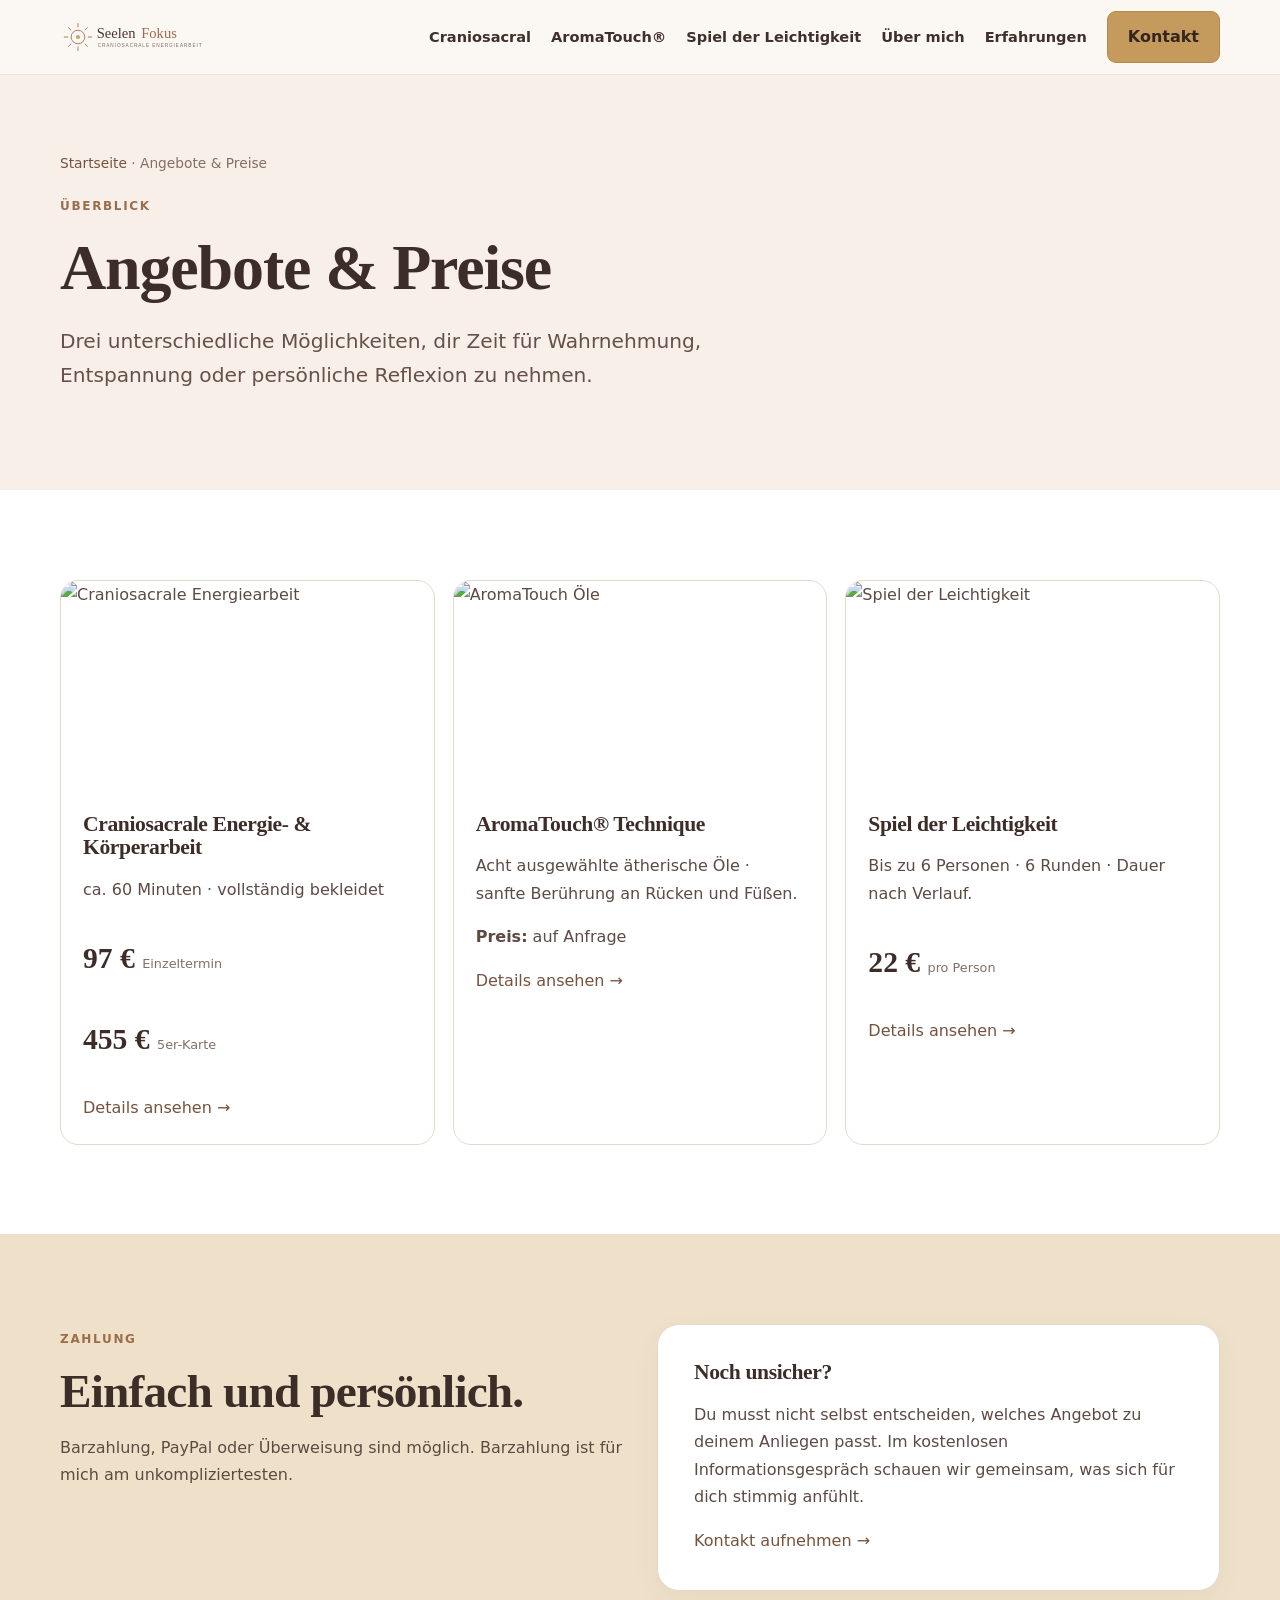
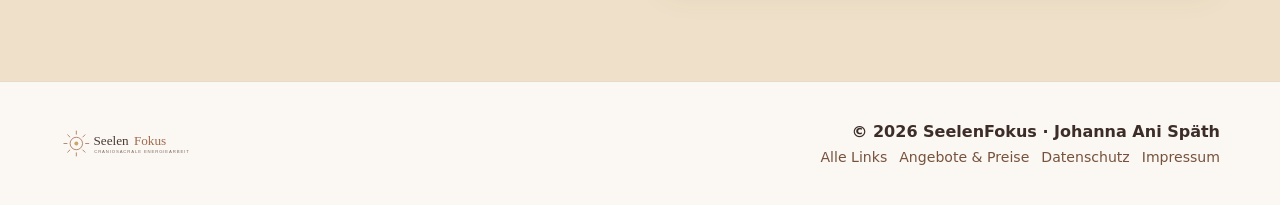
==== commit 06f9be07: "update" ====
--- a/angebote/index.html
+++ b/angebote/index.html
@@ -1,3 +1,4 @@
-<!doctype html><html lang="de"><head><meta charset="utf-8"><meta name="viewport" content="width=device-width,initial-scale=1"><title>Angebote &amp; Preise | SeelenFokus</title><meta name="description" content="Preise und Überblick zu Craniosacraler Energiearbeit, AromaTouch® und dem Spiel der Leichtigkeit bei SeelenFokus."><link rel="canonical" href="https://seelenfokus.com/angebote/"><link rel="icon" href="../favicon.ico"><link rel="stylesheet" href="../css/style.css"><meta property="og:type" content="website"><meta property="og:site_name" content="SeelenFokus"><meta property="og:title" content="Angebote &amp; Preise | SeelenFokus"><meta property="og:description" content="Preise und Überblick zu Craniosacraler Energiearbeit, AromaTouch® und dem Spiel der Leichtigkeit bei SeelenFokus."><meta property="og:url" content="https://seelenfokus.com/angebote/"><meta name="twitter:card" content="summary"><script type="application/ld+json">{"@context":"https://schema.org","@type":"ProfessionalService","name":"SeelenFokus","url":"https://seelenfokus.com/","email":"seelenfokus@web.de","telephone":"+4917641498512","address":{"@type":"PostalAddress","streetAddress":"Blauten 1","postalCode":"97616","addressLocality":"Salz","addressCountry":"DE"}}</script></head><body><header class="site-header"><div class="container nav"><a class="nav-logo" href="../" aria-label="SeelenFokus Startseite"><img src="../assets/images/logo.svg" alt="SeelenFokus – Craniosacrale Energiearbeit" width="360" height="90"></a><nav class="nav-menu" aria-label="Hauptnavigation"><ul class="nav-list"><li><a href="../craniosacral/">Craniosacral</a></li><li><a href="../aromatouch/">AromaTouch®</a></li><li><a href="../spiel-der-leichtigkeit/">Spiel der Leichtigkeit</a></li><li><a href="../ueber-mich/">Über mich</a></li><li><a href="../erfahrungen/">Erfahrungen</a></li><li><a href="../kontakt/">Kontakt</a></li></ul></nav><a class="nav-button" href="../kontakt/">Kontakt aufnehmen</a><button class="nav-toggle" aria-label="Menü öffnen" aria-expanded="false">☰</button></div></header><main><section class="page-hero"><div class="container"><div class="breadcrumbs"><a href="../">Startseite</a> · Angebote & Preise</div><span class="eyebrow">Überblick</span><h1>Angebote & Preise</h1><p class="lead">Drei unterschiedliche Möglichkeiten, dir Zeit für Wahrnehmung, Entspannung oder persönliche Reflexion zu nehmen.</p></div></section>
-<section class="section section--white"><div class="container offer-grid"><article class="card offer-card"><h3>Craniosacrale Energie- & Körperarbeit</h3><p>ca. 60 Minuten · bekleidet auf der Massageliege</p><p class="price">97 € <small>Einzeltermin</small></p><p class="price">455 € <small>5er-Karte</small></p><a class="card-link" href="../craniosacral/">Details ansehen →</a></article><article class="card offer-card"><h3>AromaTouch® Technique</h3><p>Acht ausgewählte ätherische Öle · sanfte Berührung an Rücken und Füßen.</p><p><strong>Preis:</strong> aktuell auf Anfrage.</p><a class="card-link" href="../aromatouch/">Details ansehen →</a></article><article class="card offer-card"><h3>Spiel der Leichtigkeit</h3><p>Bis zu 6 Personen · 6 Runden · Dauer abhängig von Gruppengröße und Verlauf.</p><p class="price">22 € <small>pro Person</small></p><a class="card-link" href="../spiel-der-leichtigkeit/">Details ansehen →</a></article></div></section>
-<section class="section section--gold"><div class="container grid-2"><div><span class="eyebrow">Zahlung</span><h2>Einfach und persönlich.</h2><p>Barzahlung, PayPal oder Überweisung sind möglich. Barzahlung wird für mich am unkompliziertesten.</p></div><div class="card"><h3>Noch unsicher?</h3><p>Du musst nicht selbst entscheiden, welches Angebot zu deinem Anliegen passt. Schreib mir kurz – im kostenlosen Informationsgespräch schauen wir gemeinsam, was sich für dich stimmig anfühlt.</p><a class="card-link" href="../kontakt/">Kontakt aufnehmen →</a></div></div></section></main><footer class="footer"><div class="container footer-inner"><a class="footer-logo" href="../" aria-label="Startseite"><img src="../assets/images/logo.svg" alt="SeelenFokus" width="360" height="90"></a><div class="footer-text"><div class="footer-name">© 2026 SeelenFokus · Johanna Ani Späth</div><div class="footer-links"><a href="../start/">Alle Links</a><a href="../angebote/">Angebote & Preise</a><a href="../datenschutz/">Datenschutz</a><a href="../impressum/">Impressum</a></div></div></div></footer><script>const nav=document.querySelector('.nav');const toggle=document.querySelector('.nav-toggle');if(toggle){toggle.addEventListener('click',()=>{const open=nav.classList.toggle('open');toggle.setAttribute('aria-expanded',open?'true':'false')})}document.querySelectorAll('.nav-list a').forEach(a=>a.addEventListener('click',()=>nav.classList.remove('open')));</script></body></html>+<!doctype html><html lang="de"><head><meta charset="utf-8"><meta name="viewport" content="width=device-width,initial-scale=1"><title>Angebote & Preise | SeelenFokus</title><meta name="description" content="Preise und Überblick zu Craniosacraler Energiearbeit, AromaTouch® und dem Spiel der Leichtigkeit bei SeelenFokus."><link rel="icon" href="../favicon.ico"><link rel="stylesheet" href="../css/style.css"></head><body><header class="site-header"><div class="container nav"><a class="nav-logo" href="../" aria-label="SeelenFokus Startseite"><img src="../assets/images/logo.svg" alt="SeelenFokus"></a><nav class="nav-menu"><ul class="nav-list"><li><a class="" href="../craniosacral/">Craniosacral</a></li><li><a class="" href="../aromatouch/">AromaTouch®</a></li><li><a class="" href="../spiel-der-leichtigkeit/">Spiel der Leichtigkeit</a></li><li><a class="" href="../ueber-mich/">Über mich</a></li><li><a class="" href="../erfahrungen/">Erfahrungen</a></li></ul></nav><a class="nav-button" href="../kontakt/">Kontakt</a><button class="nav-toggle" aria-label="Menü öffnen" aria-expanded="false">☰</button></div></header><main>
+<section class="page-hero"><div class="container"><div class="breadcrumbs"><a href="../">Startseite</a> · Angebote & Preise</div><span class="eyebrow">Überblick</span><h1>Angebote & Preise</h1><p class="lead">Drei unterschiedliche Möglichkeiten, dir Zeit für Wahrnehmung, Entspannung oder persönliche Reflexion zu nehmen.</p></div></section>
+<section class="section section--white"><div class="container service-visual-grid"><article class="service-visual"><img src="https://www.seelenfokus.com/wp-content/uploads/go-x/u/1df01664-ece7-4a26-b1bd-0ab16a1dfe21/l334%2Ct0%2Cw1333%2Ch1333/image.jpg" alt="Craniosacrale Energiearbeit"><div class="body"><h3>Craniosacrale Energie- & Körperarbeit</h3><p>ca. 60 Minuten · vollständig bekleidet</p><p class="price">97 € <small>Einzeltermin</small></p><p class="price">455 € <small>5er-Karte</small></p><a class="card-link" href="../craniosacral/">Details ansehen →</a></div></article><article class="service-visual"><img src="https://www.seelenfokus.com/wp-content/uploads/go-x/u/2a0156e5-2c26-47cc-8618-227a67c7a673/l0%2Ct443%2Cw922%2Ch1114/image-768x928.jpg" alt="AromaTouch Öle"><div class="body"><h3>AromaTouch® Technique</h3><p>Acht ausgewählte ätherische Öle · sanfte Berührung an Rücken und Füßen.</p><p><strong>Preis:</strong> auf Anfrage</p><a class="card-link" href="../aromatouch/">Details ansehen →</a></div></article><article class="service-visual"><img src="https://www.seelenfokus.com/wp-content/uploads/go-x/u/9726d063-10b9-4f76-a723-4043b1eed5c9/l286%2Ct0%2Cw1333%2Ch1333/image.jpg" alt="Spiel der Leichtigkeit"><div class="body"><h3>Spiel der Leichtigkeit</h3><p>Bis zu 6 Personen · 6 Runden · Dauer nach Verlauf.</p><p class="price">22 € <small>pro Person</small></p><a class="card-link" href="../spiel-der-leichtigkeit/">Details ansehen →</a></div></article></div></section>
+<section class="section section--gold"><div class="container grid-2"><div><span class="eyebrow">Zahlung</span><h2>Einfach und persönlich.</h2><p>Barzahlung, PayPal oder Überweisung sind möglich. Barzahlung ist für mich am unkompliziertesten.</p></div><div class="card"><h3>Noch unsicher?</h3><p>Du musst nicht selbst entscheiden, welches Angebot zu deinem Anliegen passt. Im kostenlosen Informationsgespräch schauen wir gemeinsam, was sich für dich stimmig anfühlt.</p><a class="card-link" href="../kontakt/">Kontakt aufnehmen →</a></div></div></section></main><footer class="footer"><div class="container footer-inner"><a class="footer-logo" href="../"><img src="../assets/images/logo.svg" alt="SeelenFokus"></a><div class="footer-text"><div class="footer-name">© 2026 SeelenFokus · Johanna Ani Späth</div><div class="footer-links"><a href="../start/">Alle Links</a><a href="../angebote/">Angebote & Preise</a><a href="../datenschutz/">Datenschutz</a><a href="../impressum/">Impressum</a></div></div></div></footer><script>const nav=document.querySelector('.nav'),t=document.querySelector('.nav-toggle');if(t)t.addEventListener('click',()=>{const o=nav.classList.toggle('open');t.setAttribute('aria-expanded',o?'true':'false')});</script></body></html>
--- a/css/style.css
+++ b/css/style.css
@@ -1,9 +1,9 @@
 :root{
- --ink:#3f302b;--text:#65534c;--muted:#8d7c73;--cream:#fbf7f2;--sand:#f2e7dc;--rose:#f0dfd9;--gold:#c79b62;--gold-soft:#ead5b6;--wine:#6b4743;--line:#e6d7cc;--white:#fff;--shadow:0 18px 46px rgba(72,49,38,.10);--r:18px;--max:1180px
+  --ink:#3d2d28;--text:#5c4a43;--muted:#836f65;--cream:#fbf7f2;--sand:#f3e7db;--rose:#ead9d3;--gold:#c59a5d;--gold-dark:#a9793f;--line:#e7d8cc;--white:#fff;--max:1160px;--shadow:0 18px 50px rgba(68,43,31,.09);--r:22px
 }
-*{box-sizing:border-box}html{scroll-behavior:smooth}body{margin:0;font-family:system-ui,-apple-system,"Segoe UI",Roboto,Arial,sans-serif;color:var(--text);background:#fff;line-height:1.72;-webkit-font-smoothing:antialiased}img{max-width:100%;display:block}a{color:#78543e;text-decoration:none}a:hover{text-decoration:underline}.container{width:min(calc(100% - 44px),var(--max));margin:auto}.narrow{width:min(calc(100% - 44px),820px);margin:auto}h1,h2,h3{font-family:Georgia,"Times New Roman",serif;color:var(--ink);line-height:1.13;margin:0 0 1rem;letter-spacing:-.015em}h1{font-size:clamp(2.65rem,5.5vw,4.7rem)}h2{font-size:clamp(2rem,4vw,3.2rem)}h3{font-size:1.35rem}p,li{font-size:1.03rem}.lead{font-size:clamp(1.12rem,2vw,1.32rem);color:#5a4841;max-width:820px}.eyebrow{display:inline-block;margin-bottom:1rem;font-size:.78rem;font-weight:800;letter-spacing:.14em;text-transform:uppercase;color:#8b6244}.section{padding:clamp(68px,8vw,112px) 0}.section--cream{background:var(--cream)}.section--sand{background:var(--sand)}.section--rose{background:var(--rose)}.section--white{background:#fff}.section--dark{background:#4f3b36;color:#f8f0ea}.section--dark h2,.section--dark h3,.section--dark p,.section--dark .eyebrow{color:#fff}.section-heading{max-width:820px;margin-bottom:2.2rem}.small-note{font-size:.9rem;color:var(--muted)}
-.site-header{position:sticky;top:0;z-index:20;background:rgba(251,247,242,.96);border-bottom:1px solid rgba(100,72,58,.10);backdrop-filter:blur(10px)}.nav{min-height:76px;display:flex;align-items:center;gap:20px}.nav-logo{margin-right:auto}.nav-logo img{width:158px}.nav-list{display:flex;list-style:none;gap:21px;margin:0;padding:0;align-items:center}.nav-list a{color:#3f302b;font-size:.92rem;font-weight:680}.nav-list a.active{color:#9b6b46}.nav-button,.button{display:inline-flex;align-items:center;justify-content:center;min-height:46px;padding:.75rem 1.3rem;border-radius:9px;font-weight:760;transition:.18s}.nav-button,.button-primary{background:#d3aa6c;border:1px solid #bd8e52;color:#34261f}.nav-button:hover,.button-primary:hover{background:#c79a5c;text-decoration:none;transform:translateY(-1px)}.button-secondary{background:#fff;border:1px solid #9c7b68;color:#49372e}.button-secondary:hover{background:#faf3ed;text-decoration:none}.button-row{display:flex;flex-wrap:wrap;gap:12px;margin-top:1.7rem}.nav-toggle{display:none;background:none;border:0;font-size:1.6rem;color:var(--ink)}
-.hero-home{background:linear-gradient(135deg,#f3e4da 0%,#fbf7f2 54%,#fff 100%);padding:clamp(70px,9vw,126px) 0}.hero-home-grid,.hero-editorial,.split,.contact-grid,.price-layout{display:grid;grid-template-columns:minmax(0,1.1fr) minmax(320px,.9fr);gap:clamp(38px,6vw,76px);align-items:center}.hero-copy{font-size:1.16rem;max-width:720px}.hero-photo{position:relative}.hero-photo img{width:100%;aspect-ratio:1/1;object-fit:cover;border-radius:32px 32px 120px 32px;box-shadow:var(--shadow)}.hero-photo:after{content:"";position:absolute;inset:auto -18px -18px auto;width:120px;height:120px;border:1px solid #c9a06e;border-radius:50%;opacity:.7;z-index:-1}.trust-line{display:flex;flex-wrap:wrap;gap:10px 22px;margin-top:1.7rem;color:var(--muted);font-size:.92rem}.trust-line span:before{content:"✦";margin-right:7px;color:#bd8951}.pause-card{max-width:930px;margin:auto;text-align:center}.pause-card blockquote{font-family:Georgia,"Times New Roman",serif;color:var(--ink);font-size:clamp(1.8rem,3vw,2.8rem);line-height:1.3;margin:.5rem 0 1rem}.recognition{list-style:none;padding:0;margin:1.4rem 0}.recognition li{position:relative;padding:.68rem 0 .68rem 30px;border-bottom:1px solid var(--line)}.recognition li:before{content:"→";position:absolute;left:0;color:#9f704b;font-weight:900}.card{background:#fff;border:1px solid var(--line);border-radius:var(--r);padding:clamp(25px,3vw,38px);box-shadow:0 9px 28px rgba(72,49,38,.055)}.offer-grid{display:grid;grid-template-columns:1.18fr .91fr .91fr;gap:22px}.offer-card{min-height:280px;display:flex;flex-direction:column}.offer-card:first-child{background:#4f3b36;color:#f8f2ed}.offer-card:first-child h3,.offer-card:first-child p,.offer-card:first-child a{color:#fff}.offer-card .card-link{margin-top:auto;font-weight:800}.image-band{display:grid;grid-template-columns:1fr 1.2fr;min-height:520px}.image-band .photo{min-height:520px;background-position:center;background-size:cover}.image-band .copy{display:flex;align-items:center;padding:clamp(40px,7vw,90px);background:#f4e8df}.image-band .copy>div{max-width:610px}.quote-grid{display:grid;grid-template-columns:1fr 1fr;gap:22px}.quote{padding:30px;border:1px solid var(--line);border-radius:var(--r);background:#fff}.quote p{font-family:Georgia,"Times New Roman",serif;color:var(--ink);font-size:1.25rem}.quote cite{font-style:normal;color:var(--muted);font-size:.9rem}
-.page-hero{padding:clamp(58px,8vw,102px) 0;background:#f8efe8}.page-hero--cranio{background:linear-gradient(135deg,#efe3da 0%,#f9f5f1 67%,#fff)}.page-hero--game{background:linear-gradient(135deg,#f2ead9,#f7f0e8 60%,#fff)}.page-hero--about{background:linear-gradient(135deg,#eee0dc,#fbf7f2)}.page-hero--aroma{background:linear-gradient(135deg,#efe5d4,#fbf7f2)}.breadcrumbs{font-size:.87rem;color:var(--muted);margin-bottom:1rem}.hero-editorial img{width:100%;aspect-ratio:4/5;object-fit:cover;border-radius:26px;box-shadow:var(--shadow)}.hero-editorial .portrait-soft{border-radius:50% 50% 30px 30px}.editorial{display:grid;grid-template-columns:250px minmax(0,1fr);gap:clamp(34px,6vw,80px);align-items:start}.editorial-kicker{position:sticky;top:110px}.side-note{font-family:Georgia,"Times New Roman",serif;font-size:1.15rem;color:#806655}.editorial-copy{max-width:800px}.editorial-copy p{font-size:1.08rem}.focus-panel{display:grid;grid-template-columns:1.12fr .88fr;gap:40px;padding:clamp(34px,5vw,62px);border-radius:28px;background:#fff;border:1px solid var(--line);box-shadow:var(--shadow)}.principles{padding:28px;border-radius:18px;background:#f6eee7}.principle-list{display:grid;gap:10px}.principle-list span{display:block;padding:.72rem 0;border-bottom:1px solid #e2d2c7}.timeline{max-width:900px}.timeline article{display:grid;grid-template-columns:64px 1fr;gap:20px;padding:22px 0;border-bottom:1px solid var(--line)}.timeline article>span{width:48px;height:48px;border-radius:50%;background:#ead4b4;color:#684a36;display:flex;align-items:center;justify-content:center;font-weight:800}.price-pills{display:flex;flex-wrap:wrap;gap:14px;margin:1.4rem 0}.price-pills>div{padding:16px 20px;background:#fff;border:1px solid #d9c4b4;border-radius:12px}.price-pills strong{display:block;color:var(--ink);font-family:Georgia,serif;font-size:1.8rem}.why-card{padding:30px;background:#fff;border:1px solid var(--line);border-radius:22px;box-shadow:var(--shadow)}.animal-note{display:grid;grid-template-columns:1fr .9fr;gap:35px;align-items:start}.notice{padding:20px 22px;background:#fff9f3;border-left:4px solid #bd8951;border-radius:0 10px 10px 0}.closing{padding:clamp(68px,8vw,100px) 0;text-align:center}.closing .container{max-width:900px}.closing--rose{background:#ecdcd7}.closing--dark{background:#4f3b36}.closing--dark h2,.closing--dark p,.closing--dark .eyebrow{color:#fff}.profile-grid{display:grid;grid-template-columns:.8fr 1.2fr;gap:clamp(40px,6vw,80px);align-items:center}.profile-grid img{aspect-ratio:1/1;object-fit:cover;border-radius:50%;box-shadow:var(--shadow)}.values-grid{display:grid;grid-template-columns:repeat(4,1fr);gap:14px}.value-chip{padding:18px;border:1px solid var(--line);border-radius:14px;background:#fff;text-align:center;color:var(--ink);font-weight:700}.game-hero-photo img{aspect-ratio:4/3}.game-facts{display:grid;grid-template-columns:repeat(3,1fr);gap:16px}.fact{padding:24px;background:#fff;border:1px solid var(--line);border-radius:16px}.fact strong{display:block;font-family:Georgia,serif;color:var(--ink);font-size:1.55rem}.aroma-list{display:grid;grid-template-columns:repeat(2,1fr);gap:12px}.aroma-list div{padding:16px 18px;background:#fff;border:1px solid var(--line);border-radius:12px}.contact-grid{align-items:start}.contact-box{padding:30px;background:#fff;border:1px solid var(--line);border-radius:18px}.contact-list{list-style:none;padding:0}.contact-list li{padding:.7rem 0;border-bottom:1px solid var(--line)}.price{font-family:Georgia,serif;font-size:2rem;color:var(--ink);font-weight:700}.linkhub{max-width:720px;margin:auto}.linkhub-grid{display:grid;gap:12px}.linkhub-grid a{display:flex;justify-content:space-between;padding:1rem 1.1rem;border:1px solid var(--line);border-radius:10px;background:#fff;font-weight:700}.legal h2{margin-top:2rem}.footer{padding:40px 0;background:#fbf7f2;border-top:1px solid var(--line)}.footer-inner{display:flex;align-items:center;gap:24px}.footer-logo img{width:145px}.footer-text{margin-left:auto;text-align:right}.footer-links{display:flex;flex-wrap:wrap;justify-content:flex-end;gap:8px 12px;font-size:.9rem}.footer-name{color:var(--ink);font-weight:650}
-@media(max-width:980px){.nav-menu,.nav .nav-button{display:none}.nav-toggle{display:block}.nav.open{flex-wrap:wrap}.nav.open .nav-menu{display:block;width:100%;order:3}.nav.open .nav-list{display:grid;gap:0;padding:8px 0 14px}.nav.open .nav-list a{display:block;padding:9px 0;border-top:1px solid var(--line)}.hero-home-grid,.hero-editorial,.split,.contact-grid,.price-layout,.focus-panel,.profile-grid,.animal-note,.editorial{grid-template-columns:1fr}.editorial-kicker{position:static}.offer-grid,.values-grid{grid-template-columns:1fr 1fr}.image-band{grid-template-columns:1fr}.image-band .photo{min-height:420px}.game-facts{grid-template-columns:1fr 1fr}}
-@media(max-width:680px){.container,.narrow{width:min(calc(100% - 30px),var(--max))}.section{padding:58px 0}.hero-home,.page-hero{padding:56px 0}.nav-logo img{width:140px}.offer-grid,.quote-grid,.values-grid,.game-facts,.aroma-list{grid-template-columns:1fr}.button-row{display:grid}.button{width:100%}.hero-photo img{border-radius:24px 24px 70px 24px}.footer-inner{flex-direction:column;align-items:flex-start}.footer-text{margin-left:0;text-align:left}.footer-links{justify-content:flex-start}.image-band .photo{min-height:330px}.timeline article{grid-template-columns:52px 1fr}}
+*{box-sizing:border-box}html{scroll-behavior:smooth}body{margin:0;font-family:Inter,ui-sans-serif,system-ui,-apple-system,"Segoe UI",Roboto,Arial,sans-serif;color:var(--text);background:var(--white);line-height:1.72;-webkit-font-smoothing:antialiased}img{max-width:100%;display:block}a{color:#76523d;text-decoration:none}a:hover{text-decoration:underline}.container{width:min(calc(100% - 48px),var(--max));margin:auto}.narrow{width:min(calc(100% - 48px),780px);margin:auto}h1,h2,h3{font-family:Georgia,"Times New Roman",serif;color:var(--ink);line-height:1.1;margin:0 0 1rem;letter-spacing:-.018em}h1{font-size:clamp(2.7rem,5vw,4.65rem)}h2{font-size:clamp(2rem,3.7vw,3.1rem)}h3{font-size:1.35rem}p,li{font-size:1rem}.lead{font-size:clamp(1.08rem,1.8vw,1.26rem);color:#645149;max-width:760px}.eyebrow{display:inline-block;margin-bottom:1rem;font-size:.75rem;font-weight:800;letter-spacing:.14em;text-transform:uppercase;color:#9a6e4b}.section{padding:clamp(64px,7vw,100px) 0}.section--cream{background:var(--cream)}.section--sand{background:var(--sand)}.section--rose{background:var(--rose)}.section--white{background:#fff}.section--dark{background:#493732;color:#f9f3ee}.section--dark h2,.section--dark h3,.section--dark p,.section--dark .eyebrow{color:#fff}.section-heading{max-width:760px;margin-bottom:2.1rem}.small-note{font-size:.89rem;color:var(--muted)}
+.site-header{position:sticky;top:0;z-index:20;background:rgba(251,247,242,.96);border-bottom:1px solid rgba(93,65,52,.1);backdrop-filter:blur(10px)}.nav{min-height:74px;display:flex;align-items:center;gap:20px}.nav-logo{margin-right:auto}.nav-logo img{width:154px;height:auto}.nav-list{display:flex;list-style:none;gap:20px;margin:0;padding:0;align-items:center}.nav-list a{color:#3f302b;font-size:.91rem;font-weight:680}.nav-list a.active{color:#9b6b46}.nav-button,.button{display:inline-flex;align-items:center;justify-content:center;min-height:46px;padding:.72rem 1.25rem;border-radius:9px;font-weight:760;transition:.18s}.nav-button,.button-primary{background:var(--gold);border:1px solid #b98849;color:#34261f}.nav-button:hover,.button-primary:hover{background:#b98d52;text-decoration:none;transform:translateY(-1px)}.button-secondary{background:#fff;border:1px solid #aa8b78;color:#49372e}.button-secondary:hover{background:#faf3ed;text-decoration:none}.button-row{display:flex;flex-wrap:wrap;gap:12px;margin-top:1.6rem}.nav-toggle{display:none;background:none;border:0;font-size:1.6rem;color:var(--ink)}
+.hero-home{background:linear-gradient(135deg,#f2e5dd 0%,#faf6f1 58%,#fff 100%);padding:clamp(58px,7vw,98px) 0}.hero-home-grid{display:grid;grid-template-columns:minmax(0,1.15fr) minmax(300px,.72fr);gap:clamp(36px,6vw,76px);align-items:center}.hero-copy{font-size:1.13rem;max-width:700px}.hero-photo{justify-self:end;width:min(100%,420px);position:relative}.hero-photo img{width:100%;height:500px;object-fit:cover;object-position:center;border-radius:28px 28px 88px 28px;box-shadow:var(--shadow)}.hero-photo:after{content:"";position:absolute;right:-14px;bottom:-14px;width:96px;height:96px;border:1px solid #c8a16e;border-radius:50%;opacity:.65;z-index:-1}.trust-line{display:flex;flex-wrap:wrap;gap:9px 20px;margin-top:1.55rem;color:var(--muted);font-size:.9rem}.trust-line span:before{content:"✦";margin-right:7px;color:#bd8951}.pause-card{max-width:880px;margin:auto;text-align:center}.pause-card blockquote{font-family:Georgia,"Times New Roman",serif;color:var(--ink);font-size:clamp(1.75rem,2.7vw,2.6rem);line-height:1.3;margin:.5rem 0 1rem}.recognition{list-style:none;padding:0;margin:1.35rem 0}.recognition li{position:relative;padding:.64rem 0 .64rem 28px;border-bottom:1px solid var(--line)}.recognition li:before{content:"→";position:absolute;left:0;color:#9f704b;font-weight:900}.card{background:#fff;border:1px solid var(--line);border-radius:var(--r);padding:clamp(24px,3vw,36px);box-shadow:0 9px 28px rgba(72,49,38,.05)}.split{display:grid;grid-template-columns:1fr 1fr;gap:clamp(34px,5vw,68px);align-items:start}.offer-grid{display:grid;grid-template-columns:1.12fr .94fr .94fr;gap:20px}.offer-card{min-height:270px;display:flex;flex-direction:column}.offer-card:first-child{background:#4d3933;color:#f8f2ed}.offer-card:first-child h3,.offer-card:first-child p,.offer-card:first-child a,.offer-card:first-child .eyebrow{color:#fff}.offer-card .card-link{margin-top:auto;font-weight:800}.feature-strip{display:grid;grid-template-columns:320px 1fr;gap:clamp(32px,5vw,64px);align-items:center}.feature-strip img{width:100%;height:360px;object-fit:cover;border-radius:24px;box-shadow:var(--shadow)}.quote-grid{display:grid;grid-template-columns:1fr 1fr;gap:20px}.quote{padding:28px;border:1px solid var(--line);border-radius:var(--r);background:#fff}.quote p{font-family:Georgia,"Times New Roman",serif;color:var(--ink);font-size:1.2rem}.quote cite{font-style:normal;color:var(--muted);font-size:.9rem}
+.page-hero{padding:clamp(52px,6vw,82px) 0;background:#f8efe8}.page-hero--cranio{background:linear-gradient(135deg,#efe3da 0%,#f9f5f1 68%,#fff)}.page-hero--game{background:linear-gradient(135deg,#f1e8d6,#f8f2e9 65%,#fff)}.page-hero--about{background:linear-gradient(135deg,#eee0dc,#fbf7f2)}.page-hero--aroma{background:linear-gradient(135deg,#efe5d4,#fbf7f2)}.breadcrumbs{font-size:.86rem;color:var(--muted);margin-bottom:1rem}.hero-editorial{display:grid;grid-template-columns:minmax(0,1.1fr) minmax(280px,.72fr);gap:clamp(36px,5vw,68px);align-items:center}.hero-editorial .media{justify-self:end;width:min(100%,400px)}.hero-editorial .media img{width:100%;height:440px;object-fit:cover;border-radius:24px;box-shadow:var(--shadow)}.hero-editorial .media--wide{width:min(100%,500px)}.hero-editorial .media--wide img{height:350px;aspect-ratio:auto}.hero-editorial .media--tall{width:min(100%,330px)}.hero-editorial .media--tall img{height:500px}.editorial{display:grid;grid-template-columns:210px minmax(0,1fr);gap:clamp(34px,5vw,72px);align-items:start}.editorial-kicker{position:sticky;top:104px}.side-note{font-family:Georgia,"Times New Roman",serif;font-size:1.08rem;color:#806655}.editorial-copy{max-width:780px}.editorial-copy p{font-size:1.06rem}.focus-panel{display:grid;grid-template-columns:1.1fr .9fr;gap:38px;padding:clamp(30px,4.5vw,54px);border-radius:26px;background:#fff;border:1px solid var(--line);box-shadow:var(--shadow)}.principles{padding:26px;border-radius:18px;background:#f7efe8}.principle-list{display:grid;gap:8px}.principle-list span{display:block;padding:.68rem 0;border-bottom:1px solid #e2d2c7}.timeline{max-width:860px}.timeline article{display:grid;grid-template-columns:58px 1fr;gap:18px;padding:20px 0;border-bottom:1px solid var(--line)}.timeline article>span{width:44px;height:44px;border-radius:50%;background:#ead4b4;color:#684a36;display:flex;align-items:center;justify-content:center;font-weight:800}.price-layout{display:grid;grid-template-columns:1fr .9fr;gap:36px;align-items:start}.price-pills{display:flex;flex-wrap:wrap;gap:12px;margin:1.3rem 0}.price-pills>div{padding:15px 18px;background:#fff;border:1px solid #d9c4b4;border-radius:12px}.price-pills strong{display:block;color:var(--ink);font-family:Georgia,serif;font-size:1.65rem}.why-card{padding:28px;background:#fff;border:1px solid var(--line);border-radius:20px;box-shadow:var(--shadow)}.animal-note{display:grid;grid-template-columns:1fr .9fr;gap:34px;align-items:start}.notice{padding:19px 21px;background:#fff9f3;border-left:4px solid #bd8951;border-radius:0 10px 10px 0}.closing{padding:clamp(62px,7vw,88px) 0;text-align:center}.closing .container{max-width:860px}.closing--rose{background:#ecdcd7}.closing--dark{background:#4f3b36}.closing--dark h2,.closing--dark p,.closing--dark .eyebrow{color:#fff}.profile-grid{display:grid;grid-template-columns:340px 1fr;gap:clamp(38px,5vw,70px);align-items:center}.profile-grid img{width:100%;height:460px;object-fit:cover;border-radius:26px;box-shadow:var(--shadow)}.portrait-pair{display:grid;grid-template-columns:1fr 1fr;gap:16px;margin-top:24px}.portrait-pair img{width:100%;height:250px;object-fit:cover;border-radius:18px}.values-grid{display:grid;grid-template-columns:repeat(4,1fr);gap:12px}.value-chip{padding:16px;border:1px solid var(--line);border-radius:12px;background:#fff;text-align:center;color:var(--ink);font-weight:700}.game-facts{display:grid;grid-template-columns:repeat(3,1fr);gap:14px}.fact{padding:22px;background:#fff;border:1px solid var(--line);border-radius:14px}.fact strong{display:block;font-family:Georgia,serif;color:var(--ink);font-size:1.45rem}.aroma-list{display:grid;grid-template-columns:repeat(2,1fr);gap:10px}.aroma-list div{padding:14px 16px;background:#fff;border:1px solid var(--line);border-radius:10px}.contact-grid{display:grid;grid-template-columns:1fr .84fr;gap:42px;align-items:start}.contact-box{padding:28px;background:#fff;border:1px solid var(--line);border-radius:18px}.contact-list{list-style:none;padding:0}.contact-list li{padding:.68rem 0;border-bottom:1px solid var(--line)}.price{font-family:Georgia,serif;font-size:1.85rem;color:var(--ink);font-weight:700}.price small{font-family:Inter,ui-sans-serif,system-ui,sans-serif;font-size:.8rem;font-weight:500;color:var(--muted)}.linkhub{max-width:700px;margin:auto}.linkhub-grid{display:grid;gap:11px}.linkhub-grid a{display:flex;justify-content:space-between;padding:.95rem 1.05rem;border:1px solid var(--line);border-radius:10px;background:#fff;font-weight:700}.legal h2{margin-top:2rem}.grid-2{display:grid;grid-template-columns:1fr 1fr;gap:34px;align-items:start}.section--gold{background:#efe1c9}.service-visual-grid{display:grid;grid-template-columns:repeat(3,1fr);gap:18px}.service-visual{overflow:hidden;border-radius:18px;border:1px solid var(--line);background:#fff}.service-visual img{width:100%;height:210px;object-fit:cover}.service-visual .body{padding:22px}.footer{padding:36px 0;background:#fbf7f2;border-top:1px solid var(--line)}.footer-inner{display:flex;align-items:center;gap:24px}.footer-logo img{width:140px}.footer-text{margin-left:auto;text-align:right}.footer-links{display:flex;flex-wrap:wrap;justify-content:flex-end;gap:8px 12px;font-size:.88rem}.footer-name{color:var(--ink);font-weight:650}
+@media(max-width:980px){.nav-menu,.nav .nav-button{display:none}.nav-toggle{display:block}.nav.open{flex-wrap:wrap}.nav.open .nav-menu{display:block;width:100%;order:3}.nav.open .nav-list{display:grid;gap:0;padding:8px 0 14px}.nav.open .nav-list a{display:block;padding:9px 0;border-top:1px solid var(--line)}.hero-home-grid,.hero-editorial,.split,.focus-panel,.profile-grid,.animal-note,.editorial,.price-layout,.contact-grid,.grid-2,.feature-strip{grid-template-columns:1fr}.hero-photo,.hero-editorial .media,.hero-editorial .media--wide,.hero-editorial .media--tall{justify-self:start;width:min(100%,420px)}.hero-photo img,.hero-editorial .media img,.hero-editorial .media--tall img{height:420px}.hero-editorial .media--wide img{height:330px}.editorial-kicker{position:static}.offer-grid,.values-grid,.service-visual-grid{grid-template-columns:1fr 1fr}.game-facts{grid-template-columns:1fr 1fr}}
+@media(max-width:680px){.container,.narrow{width:min(calc(100% - 30px),var(--max))}.section{padding:54px 0}.hero-home,.page-hero{padding:50px 0}.nav-logo img{width:136px}.offer-grid,.quote-grid,.values-grid,.game-facts,.aroma-list,.service-visual-grid,.portrait-pair{grid-template-columns:1fr}.button-row{display:grid}.button{width:100%}.hero-photo,.hero-editorial .media,.hero-editorial .media--wide,.hero-editorial .media--tall{width:100%}.hero-photo img{height:390px;border-radius:22px 22px 58px 22px}.hero-editorial .media img,.hero-editorial .media--tall img{height:390px}.hero-editorial .media--wide img{height:270px}.profile-grid img{height:400px}.footer-inner{flex-direction:column;align-items:flex-start}.footer-text{margin-left:0;text-align:left}.footer-links{justify-content:flex-start}.timeline article{grid-template-columns:50px 1fr}}
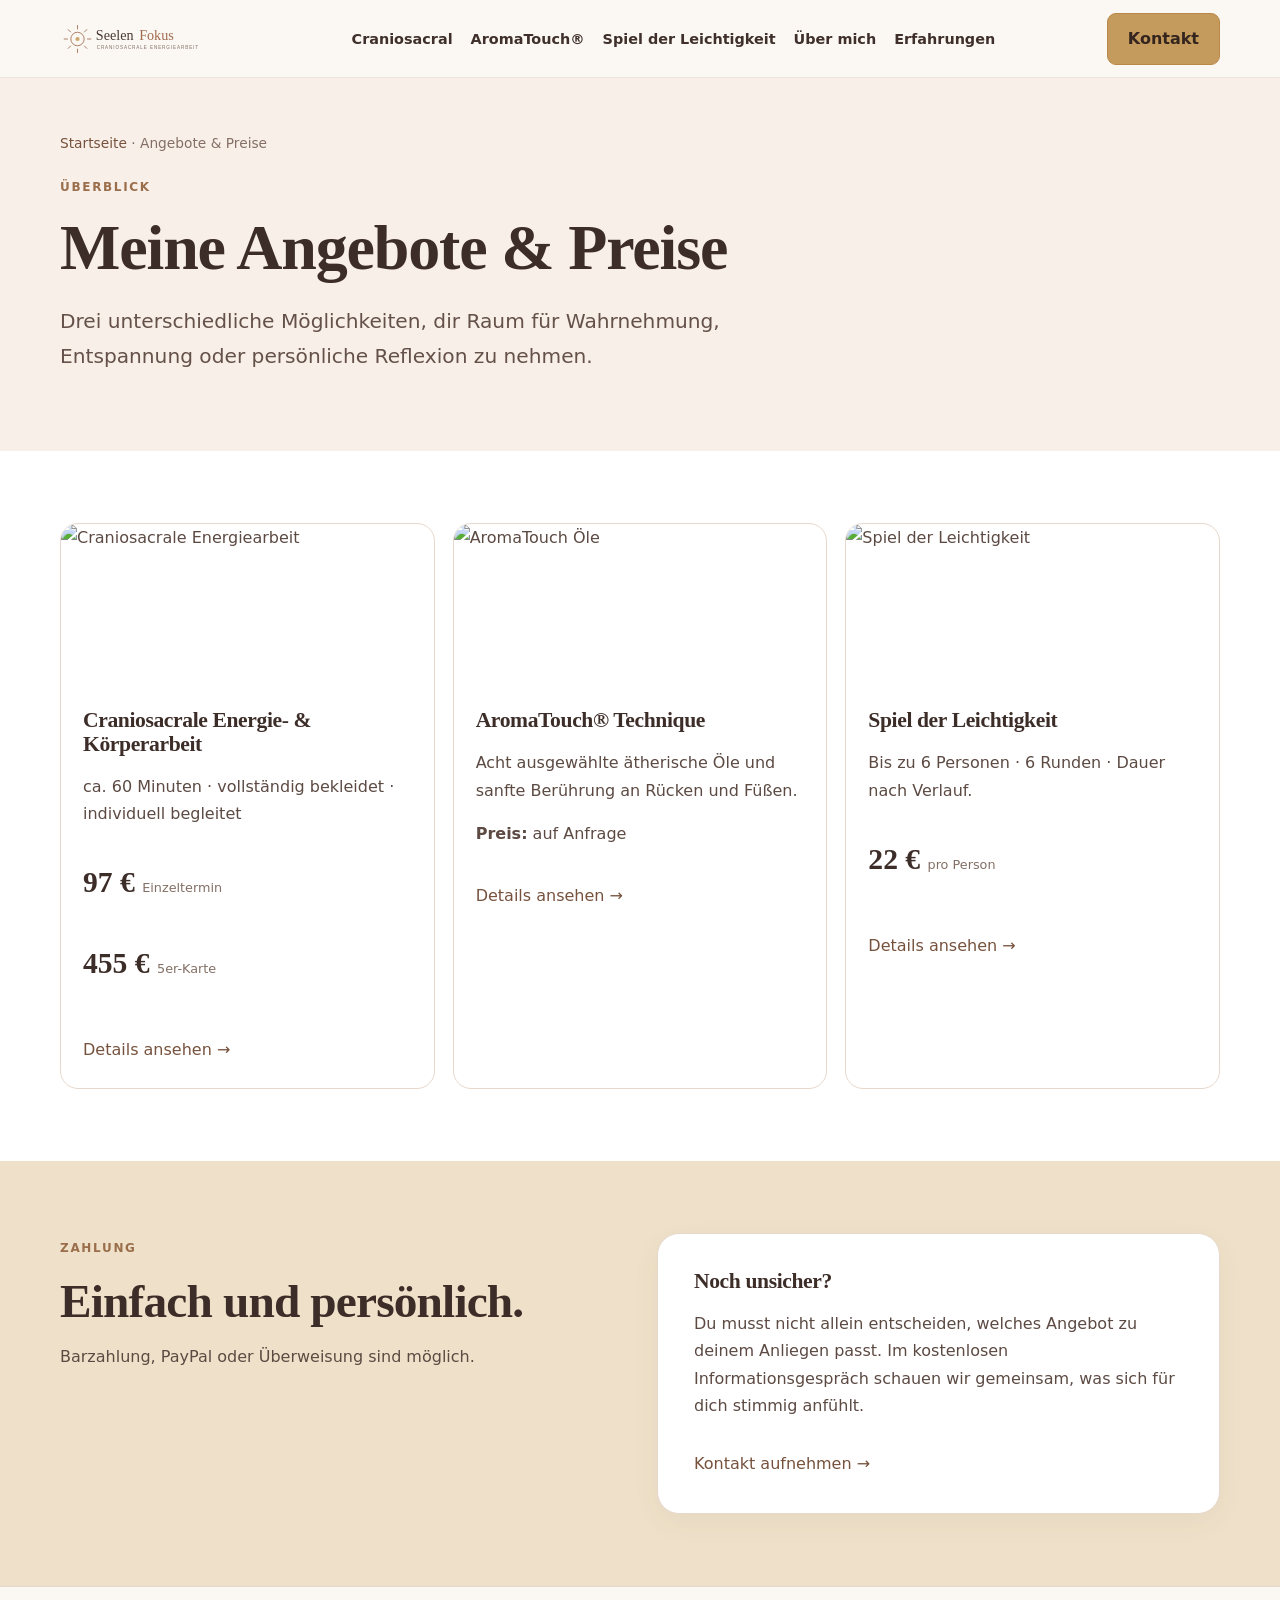
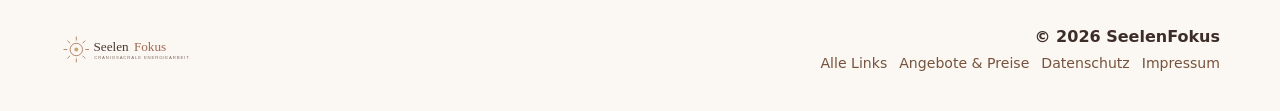
==== commit 437f3121: "update" ====
--- a/angebote/index.html
+++ b/angebote/index.html
@@ -1,4 +1,4 @@
-<!doctype html><html lang="de"><head><meta charset="utf-8"><meta name="viewport" content="width=device-width,initial-scale=1"><title>Angebote & Preise | SeelenFokus</title><meta name="description" content="Preise und Überblick zu Craniosacraler Energiearbeit, AromaTouch® und dem Spiel der Leichtigkeit bei SeelenFokus."><link rel="icon" href="../favicon.ico"><link rel="stylesheet" href="../css/style.css"></head><body><header class="site-header"><div class="container nav"><a class="nav-logo" href="../" aria-label="SeelenFokus Startseite"><img src="../assets/images/logo.svg" alt="SeelenFokus"></a><nav class="nav-menu"><ul class="nav-list"><li><a class="" href="../craniosacral/">Craniosacral</a></li><li><a class="" href="../aromatouch/">AromaTouch®</a></li><li><a class="" href="../spiel-der-leichtigkeit/">Spiel der Leichtigkeit</a></li><li><a class="" href="../ueber-mich/">Über mich</a></li><li><a class="" href="../erfahrungen/">Erfahrungen</a></li></ul></nav><a class="nav-button" href="../kontakt/">Kontakt</a><button class="nav-toggle" aria-label="Menü öffnen" aria-expanded="false">☰</button></div></header><main>
-<section class="page-hero"><div class="container"><div class="breadcrumbs"><a href="../">Startseite</a> · Angebote & Preise</div><span class="eyebrow">Überblick</span><h1>Angebote & Preise</h1><p class="lead">Drei unterschiedliche Möglichkeiten, dir Zeit für Wahrnehmung, Entspannung oder persönliche Reflexion zu nehmen.</p></div></section>
-<section class="section section--white"><div class="container service-visual-grid"><article class="service-visual"><img src="https://www.seelenfokus.com/wp-content/uploads/go-x/u/1df01664-ece7-4a26-b1bd-0ab16a1dfe21/l334%2Ct0%2Cw1333%2Ch1333/image.jpg" alt="Craniosacrale Energiearbeit"><div class="body"><h3>Craniosacrale Energie- & Körperarbeit</h3><p>ca. 60 Minuten · vollständig bekleidet</p><p class="price">97 € <small>Einzeltermin</small></p><p class="price">455 € <small>5er-Karte</small></p><a class="card-link" href="../craniosacral/">Details ansehen →</a></div></article><article class="service-visual"><img src="https://www.seelenfokus.com/wp-content/uploads/go-x/u/2a0156e5-2c26-47cc-8618-227a67c7a673/l0%2Ct443%2Cw922%2Ch1114/image-768x928.jpg" alt="AromaTouch Öle"><div class="body"><h3>AromaTouch® Technique</h3><p>Acht ausgewählte ätherische Öle · sanfte Berührung an Rücken und Füßen.</p><p><strong>Preis:</strong> auf Anfrage</p><a class="card-link" href="../aromatouch/">Details ansehen →</a></div></article><article class="service-visual"><img src="https://www.seelenfokus.com/wp-content/uploads/go-x/u/9726d063-10b9-4f76-a723-4043b1eed5c9/l286%2Ct0%2Cw1333%2Ch1333/image.jpg" alt="Spiel der Leichtigkeit"><div class="body"><h3>Spiel der Leichtigkeit</h3><p>Bis zu 6 Personen · 6 Runden · Dauer nach Verlauf.</p><p class="price">22 € <small>pro Person</small></p><a class="card-link" href="../spiel-der-leichtigkeit/">Details ansehen →</a></div></article></div></section>
-<section class="section section--gold"><div class="container grid-2"><div><span class="eyebrow">Zahlung</span><h2>Einfach und persönlich.</h2><p>Barzahlung, PayPal oder Überweisung sind möglich. Barzahlung ist für mich am unkompliziertesten.</p></div><div class="card"><h3>Noch unsicher?</h3><p>Du musst nicht selbst entscheiden, welches Angebot zu deinem Anliegen passt. Im kostenlosen Informationsgespräch schauen wir gemeinsam, was sich für dich stimmig anfühlt.</p><a class="card-link" href="../kontakt/">Kontakt aufnehmen →</a></div></div></section></main><footer class="footer"><div class="container footer-inner"><a class="footer-logo" href="../"><img src="../assets/images/logo.svg" alt="SeelenFokus"></a><div class="footer-text"><div class="footer-name">© 2026 SeelenFokus · Johanna Ani Späth</div><div class="footer-links"><a href="../start/">Alle Links</a><a href="../angebote/">Angebote & Preise</a><a href="../datenschutz/">Datenschutz</a><a href="../impressum/">Impressum</a></div></div></div></footer><script>const nav=document.querySelector('.nav'),t=document.querySelector('.nav-toggle');if(t)t.addEventListener('click',()=>{const o=nav.classList.toggle('open');t.setAttribute('aria-expanded',o?'true':'false')});</script></body></html>+<!doctype html><html lang="de"><head><meta charset="utf-8"><meta name="viewport" content="width=device-width,initial-scale=1"><title>Meine Angebote & Preise | SeelenFokus</title><meta name="description" content="Preise und Überblick zu Craniosacraler Energiearbeit, AromaTouch® und dem Spiel der Leichtigkeit."><link rel="icon" href="../favicon.ico"><link rel="stylesheet" href="../css/style.css"></head><body><header class="site-header"><div class="container nav"><a class="nav-logo" href="../" aria-label="SeelenFokus Startseite"><img src="../assets/images/logo.svg" alt="SeelenFokus"></a><nav class="nav-menu"><ul class="nav-list"><li><a class="" href="../craniosacral/">Craniosacral</a></li><li><a class="" href="../aromatouch/">AromaTouch®</a></li><li><a class="" href="../spiel-der-leichtigkeit/">Spiel der Leichtigkeit</a></li><li><a class="" href="../ueber-mich/">Über mich</a></li><li><a class="" href="../erfahrungen/">Erfahrungen</a></li></ul></nav><a class="nav-button" href="../kontakt/">Kontakt</a><button class="nav-toggle" aria-label="Menü öffnen" aria-expanded="false">☰</button></div></header><main>
+<section class="page-hero"><div class="container"><div class="breadcrumbs"><a href="../">Startseite</a> · Angebote & Preise</div><span class="eyebrow">Überblick</span><h1>Meine Angebote & Preise</h1><p class="lead">Drei unterschiedliche Möglichkeiten, dir Raum für Wahrnehmung, Entspannung oder persönliche Reflexion zu nehmen.</p></div></section>
+<section class="section section--white"><div class="container service-visual-grid"><article class="service-visual"><img src="https://www.seelenfokus.com/wp-content/uploads/go-x/u/1df01664-ece7-4a26-b1bd-0ab16a1dfe21/l334%2Ct0%2Cw1333%2Ch1333/image.jpg" alt="Craniosacrale Energiearbeit"><div class="body"><h3>Craniosacrale Energie- & Körperarbeit</h3><p>ca. 60 Minuten · vollständig bekleidet · individuell begleitet</p><p class="price">97 € <small>Einzeltermin</small></p><p class="price">455 € <small>5er-Karte</small></p><a class="card-link" href="../craniosacral/">Details ansehen →</a></div></article><article class="service-visual"><img src="https://www.seelenfokus.com/wp-content/uploads/go-x/u/2a0156e5-2c26-47cc-8618-227a67c7a673/l0%2Ct443%2Cw922%2Ch1114/image-768x928.jpg" alt="AromaTouch Öle"><div class="body"><h3>AromaTouch® Technique</h3><p>Acht ausgewählte ätherische Öle und sanfte Berührung an Rücken und Füßen.</p><p><strong>Preis:</strong> auf Anfrage</p><a class="card-link" href="../aromatouch/">Details ansehen →</a></div></article><article class="service-visual"><img src="https://www.seelenfokus.com/wp-content/uploads/go-x/u/9726d063-10b9-4f76-a723-4043b1eed5c9/l286%2Ct0%2Cw1333%2Ch1333/image.jpg" alt="Spiel der Leichtigkeit"><div class="body"><h3>Spiel der Leichtigkeit</h3><p>Bis zu 6 Personen · 6 Runden · Dauer nach Verlauf.</p><p class="price">22 € <small>pro Person</small></p><a class="card-link" href="../spiel-der-leichtigkeit/">Details ansehen →</a></div></article></div></section>
+<section class="section section--gold"><div class="container grid-2"><div><span class="eyebrow">Zahlung</span><h2>Einfach und persönlich.</h2><p>Barzahlung, PayPal oder Überweisung sind möglich.</p></div><div class="card"><h3>Noch unsicher?</h3><p>Du musst nicht allein entscheiden, welches Angebot zu deinem Anliegen passt. Im kostenlosen Informationsgespräch schauen wir gemeinsam, was sich für dich stimmig anfühlt.</p><a class="card-link" href="../kontakt/">Kontakt aufnehmen →</a></div></div></section></main><footer class="footer"><div class="container footer-inner"><a class="footer-logo" href="../"><img src="../assets/images/logo.svg" alt="SeelenFokus"></a><div class="footer-text"><div class="footer-name">© 2026 SeelenFokus</div><div class="footer-links"><a href="../start/">Alle Links</a><a href="../angebote/">Angebote & Preise</a><a href="../datenschutz/">Datenschutz</a><a href="../impressum/">Impressum</a></div></div></div></footer><script>const nav=document.querySelector('.nav'),t=document.querySelector('.nav-toggle');if(t)t.addEventListener('click',()=>{const o=nav.classList.toggle('open');t.setAttribute('aria-expanded',o?'true':'false')});</script></body></html>
--- a/css/style.css
+++ b/css/style.css
@@ -7,3 +7,77 @@
 .page-hero{padding:clamp(52px,6vw,82px) 0;background:#f8efe8}.page-hero--cranio{background:linear-gradient(135deg,#efe3da 0%,#f9f5f1 68%,#fff)}.page-hero--game{background:linear-gradient(135deg,#f1e8d6,#f8f2e9 65%,#fff)}.page-hero--about{background:linear-gradient(135deg,#eee0dc,#fbf7f2)}.page-hero--aroma{background:linear-gradient(135deg,#efe5d4,#fbf7f2)}.breadcrumbs{font-size:.86rem;color:var(--muted);margin-bottom:1rem}.hero-editorial{display:grid;grid-template-columns:minmax(0,1.1fr) minmax(280px,.72fr);gap:clamp(36px,5vw,68px);align-items:center}.hero-editorial .media{justify-self:end;width:min(100%,400px)}.hero-editorial .media img{width:100%;height:440px;object-fit:cover;border-radius:24px;box-shadow:var(--shadow)}.hero-editorial .media--wide{width:min(100%,500px)}.hero-editorial .media--wide img{height:350px;aspect-ratio:auto}.hero-editorial .media--tall{width:min(100%,330px)}.hero-editorial .media--tall img{height:500px}.editorial{display:grid;grid-template-columns:210px minmax(0,1fr);gap:clamp(34px,5vw,72px);align-items:start}.editorial-kicker{position:sticky;top:104px}.side-note{font-family:Georgia,"Times New Roman",serif;font-size:1.08rem;color:#806655}.editorial-copy{max-width:780px}.editorial-copy p{font-size:1.06rem}.focus-panel{display:grid;grid-template-columns:1.1fr .9fr;gap:38px;padding:clamp(30px,4.5vw,54px);border-radius:26px;background:#fff;border:1px solid var(--line);box-shadow:var(--shadow)}.principles{padding:26px;border-radius:18px;background:#f7efe8}.principle-list{display:grid;gap:8px}.principle-list span{display:block;padding:.68rem 0;border-bottom:1px solid #e2d2c7}.timeline{max-width:860px}.timeline article{display:grid;grid-template-columns:58px 1fr;gap:18px;padding:20px 0;border-bottom:1px solid var(--line)}.timeline article>span{width:44px;height:44px;border-radius:50%;background:#ead4b4;color:#684a36;display:flex;align-items:center;justify-content:center;font-weight:800}.price-layout{display:grid;grid-template-columns:1fr .9fr;gap:36px;align-items:start}.price-pills{display:flex;flex-wrap:wrap;gap:12px;margin:1.3rem 0}.price-pills>div{padding:15px 18px;background:#fff;border:1px solid #d9c4b4;border-radius:12px}.price-pills strong{display:block;color:var(--ink);font-family:Georgia,serif;font-size:1.65rem}.why-card{padding:28px;background:#fff;border:1px solid var(--line);border-radius:20px;box-shadow:var(--shadow)}.animal-note{display:grid;grid-template-columns:1fr .9fr;gap:34px;align-items:start}.notice{padding:19px 21px;background:#fff9f3;border-left:4px solid #bd8951;border-radius:0 10px 10px 0}.closing{padding:clamp(62px,7vw,88px) 0;text-align:center}.closing .container{max-width:860px}.closing--rose{background:#ecdcd7}.closing--dark{background:#4f3b36}.closing--dark h2,.closing--dark p,.closing--dark .eyebrow{color:#fff}.profile-grid{display:grid;grid-template-columns:340px 1fr;gap:clamp(38px,5vw,70px);align-items:center}.profile-grid img{width:100%;height:460px;object-fit:cover;border-radius:26px;box-shadow:var(--shadow)}.portrait-pair{display:grid;grid-template-columns:1fr 1fr;gap:16px;margin-top:24px}.portrait-pair img{width:100%;height:250px;object-fit:cover;border-radius:18px}.values-grid{display:grid;grid-template-columns:repeat(4,1fr);gap:12px}.value-chip{padding:16px;border:1px solid var(--line);border-radius:12px;background:#fff;text-align:center;color:var(--ink);font-weight:700}.game-facts{display:grid;grid-template-columns:repeat(3,1fr);gap:14px}.fact{padding:22px;background:#fff;border:1px solid var(--line);border-radius:14px}.fact strong{display:block;font-family:Georgia,serif;color:var(--ink);font-size:1.45rem}.aroma-list{display:grid;grid-template-columns:repeat(2,1fr);gap:10px}.aroma-list div{padding:14px 16px;background:#fff;border:1px solid var(--line);border-radius:10px}.contact-grid{display:grid;grid-template-columns:1fr .84fr;gap:42px;align-items:start}.contact-box{padding:28px;background:#fff;border:1px solid var(--line);border-radius:18px}.contact-list{list-style:none;padding:0}.contact-list li{padding:.68rem 0;border-bottom:1px solid var(--line)}.price{font-family:Georgia,serif;font-size:1.85rem;color:var(--ink);font-weight:700}.price small{font-family:Inter,ui-sans-serif,system-ui,sans-serif;font-size:.8rem;font-weight:500;color:var(--muted)}.linkhub{max-width:700px;margin:auto}.linkhub-grid{display:grid;gap:11px}.linkhub-grid a{display:flex;justify-content:space-between;padding:.95rem 1.05rem;border:1px solid var(--line);border-radius:10px;background:#fff;font-weight:700}.legal h2{margin-top:2rem}.grid-2{display:grid;grid-template-columns:1fr 1fr;gap:34px;align-items:start}.section--gold{background:#efe1c9}.service-visual-grid{display:grid;grid-template-columns:repeat(3,1fr);gap:18px}.service-visual{overflow:hidden;border-radius:18px;border:1px solid var(--line);background:#fff}.service-visual img{width:100%;height:210px;object-fit:cover}.service-visual .body{padding:22px}.footer{padding:36px 0;background:#fbf7f2;border-top:1px solid var(--line)}.footer-inner{display:flex;align-items:center;gap:24px}.footer-logo img{width:140px}.footer-text{margin-left:auto;text-align:right}.footer-links{display:flex;flex-wrap:wrap;justify-content:flex-end;gap:8px 12px;font-size:.88rem}.footer-name{color:var(--ink);font-weight:650}
 @media(max-width:980px){.nav-menu,.nav .nav-button{display:none}.nav-toggle{display:block}.nav.open{flex-wrap:wrap}.nav.open .nav-menu{display:block;width:100%;order:3}.nav.open .nav-list{display:grid;gap:0;padding:8px 0 14px}.nav.open .nav-list a{display:block;padding:9px 0;border-top:1px solid var(--line)}.hero-home-grid,.hero-editorial,.split,.focus-panel,.profile-grid,.animal-note,.editorial,.price-layout,.contact-grid,.grid-2,.feature-strip{grid-template-columns:1fr}.hero-photo,.hero-editorial .media,.hero-editorial .media--wide,.hero-editorial .media--tall{justify-self:start;width:min(100%,420px)}.hero-photo img,.hero-editorial .media img,.hero-editorial .media--tall img{height:420px}.hero-editorial .media--wide img{height:330px}.editorial-kicker{position:static}.offer-grid,.values-grid,.service-visual-grid{grid-template-columns:1fr 1fr}.game-facts{grid-template-columns:1fr 1fr}}
 @media(max-width:680px){.container,.narrow{width:min(calc(100% - 30px),var(--max))}.section{padding:54px 0}.hero-home,.page-hero{padding:50px 0}.nav-logo img{width:136px}.offer-grid,.quote-grid,.values-grid,.game-facts,.aroma-list,.service-visual-grid,.portrait-pair{grid-template-columns:1fr}.button-row{display:grid}.button{width:100%}.hero-photo,.hero-editorial .media,.hero-editorial .media--wide,.hero-editorial .media--tall{width:100%}.hero-photo img{height:390px;border-radius:22px 22px 58px 22px}.hero-editorial .media img,.hero-editorial .media--tall img{height:390px}.hero-editorial .media--wide img{height:270px}.profile-grid img{height:400px}.footer-inner{flex-direction:column;align-items:flex-start}.footer-text{margin-left:0;text-align:left}.footer-links{justify-content:flex-start}.timeline article{grid-template-columns:50px 1fr}}
+
+
+/* V5 – layout polish and consistent header */
+.site-header{height:78px}
+.nav{height:78px;min-height:78px;display:grid;grid-template-columns:180px minmax(0,1fr) auto;align-items:center;gap:24px}
+.nav-logo{margin:0;display:flex;align-items:center;width:180px}
+.nav-logo img{width:150px;height:auto}
+.nav-menu{justify-self:center;min-width:0}
+.nav-list{gap:18px;white-space:nowrap}
+.nav-list a{font-size:.9rem;font-weight:650}
+.nav-button{justify-self:end;min-width:102px}
+
+/* calmer page heroes */
+.page-hero{padding:54px 0 58px}
+.hero-editorial{grid-template-columns:minmax(0,1fr) 300px;gap:56px;align-items:center}
+.hero-editorial .media,.hero-editorial .media--wide,.hero-editorial .media--tall{width:300px;justify-self:end}
+.hero-editorial .media img,.hero-editorial .media--wide img,.hero-editorial .media--tall img{width:300px;height:330px;aspect-ratio:auto;object-fit:cover;border-radius:20px}
+.hero-home{padding:66px 0 72px}
+.hero-home-grid{grid-template-columns:minmax(0,1fr) 330px;gap:60px}
+.hero-photo{width:330px}
+.hero-photo img{height:390px;border-radius:22px 22px 64px 22px}
+
+/* tighter, more deliberate images */
+.feature-strip{grid-template-columns:250px 1fr;gap:56px}
+.feature-strip img{height:300px;border-radius:20px}
+.service-visual img{height:165px}
+.service-visual .body{padding:20px 22px 24px}
+.profile-grid{grid-template-columns:280px 1fr;gap:58px}
+.profile-grid img{height:380px;border-radius:22px}
+.portrait-pair{max-width:620px;gap:14px}
+.portrait-pair img{height:210px}
+
+/* consistent vertical rhythm */
+.section{padding:72px 0}
+.section-heading{margin-bottom:28px}
+.section-heading p:last-child,.editorial-copy p:last-child,.card p:last-child,.contact-box p:last-child{margin-bottom:0}
+.button-row{gap:12px;margin-top:24px}
+.button-row + *{margin-top:24px}
+.card-link{display:inline-block;margin-top:14px}
+.service-visual .card-link{margin-top:18px}
+.closing .button,.closing .button-row{margin-top:24px}
+.contact-list{margin:8px 0 24px}
+.contact-grid .button-row{margin-top:24px}
+.price-pills{margin:22px 0 8px}
+.notice{margin-top:24px}
+
+/* avoid visually oversized text blocks */
+.lead{max-width:700px}
+.hero-copy{max-width:660px}
+.editorial-copy{max-width:720px}
+
+@media(max-width:1080px){
+  .nav{grid-template-columns:160px minmax(0,1fr) auto;gap:16px}.nav-logo{width:160px}.nav-list{gap:13px}.nav-list a{font-size:.86rem}.nav-button{min-width:96px;padding-inline:1rem}
+}
+@media(max-width:980px){
+  .site-header{height:auto}.nav{height:auto;min-height:72px;display:flex}.nav-logo{width:auto;margin-right:auto}.nav-menu{justify-self:auto}.hero-home-grid,.hero-editorial{grid-template-columns:1fr}.hero-photo,.hero-editorial .media,.hero-editorial .media--wide,.hero-editorial .media--tall{justify-self:start;width:min(100%,360px)}.hero-photo img{width:100%;height:400px}.hero-editorial .media img,.hero-editorial .media--wide img,.hero-editorial .media--tall img{width:100%;height:360px}.feature-strip,.profile-grid{grid-template-columns:1fr}.feature-strip img{width:min(100%,360px);height:300px}.profile-grid img{width:min(100%,340px);height:400px}
+}
+@media(max-width:680px){
+  .section{padding:52px 0}.page-hero{padding:42px 0 48px}.hero-home{padding:48px 0 52px}.hero-photo,.hero-editorial .media,.hero-editorial .media--wide,.hero-editorial .media--tall{width:100%}.hero-photo img{height:340px}.hero-editorial .media img,.hero-editorial .media--wide img,.hero-editorial .media--tall img{height:320px}.service-visual img{height:190px}.feature-strip img{height:280px}.profile-grid img{height:360px}.button-row{margin-top:20px}
+}
+
+/* V6 – content depth & original imagery */
+.text-stack{max-width:760px}.text-stack p{margin:0 0 1.05rem}.text-stack p:last-child{margin-bottom:0}
+.image-note{margin:0}.image-note img{width:100%;height:280px;object-fit:cover;border-radius:18px;box-shadow:var(--shadow)}.image-note figcaption{font-size:.82rem;color:var(--muted);margin-top:.55rem}
+.content-split{display:grid;grid-template-columns:minmax(0,1fr) 280px;gap:56px;align-items:start}.content-split--reverse{grid-template-columns:280px minmax(0,1fr)}
+.content-split .image-note{position:sticky;top:106px}
+.soft-list{padding-left:1.15rem;margin:1rem 0 0}.soft-list li{margin:.38rem 0}
+.story-grid{display:grid;grid-template-columns:1fr 1fr;gap:20px}.story-card{border:1px solid var(--line);border-radius:18px;background:#fff;padding:26px}.story-card p:last-child{margin-bottom:0}
+.original-gallery{display:grid;grid-template-columns:repeat(3,1fr);gap:14px}.original-gallery img{width:100%;height:220px;object-fit:cover;border-radius:16px}
+.review-feature{display:grid;grid-template-columns:1fr 230px;gap:34px;align-items:center;padding:30px;border:1px solid var(--line);border-radius:20px;background:#fff}.review-feature img{width:230px;height:230px;object-fit:cover;border-radius:16px}.review-feature--wide{grid-template-columns:1fr 300px}.review-feature--wide img{width:300px;height:210px}
+.oil-grid{display:grid;grid-template-columns:repeat(2,1fr);gap:10px;margin-top:20px}.oil-grid div{padding:13px 15px;background:#fff;border:1px solid var(--line);border-radius:10px}.oil-grid strong{color:var(--ink)}
+.mini-hero-image{width:100%;height:260px;object-fit:cover;border-radius:18px;box-shadow:var(--shadow)}
+@media(max-width:900px){.content-split,.content-split--reverse{grid-template-columns:1fr}.content-split .image-note{position:static;max-width:360px}.story-grid{grid-template-columns:1fr}.original-gallery{grid-template-columns:1fr 1fr}.review-feature,.review-feature--wide{grid-template-columns:1fr}.review-feature img,.review-feature--wide img{width:min(100%,340px);height:250px}}
+@media(max-width:620px){.original-gallery{grid-template-columns:1fr}.original-gallery img{height:240px}.oil-grid{grid-template-columns:1fr}.review-feature{padding:22px}}
